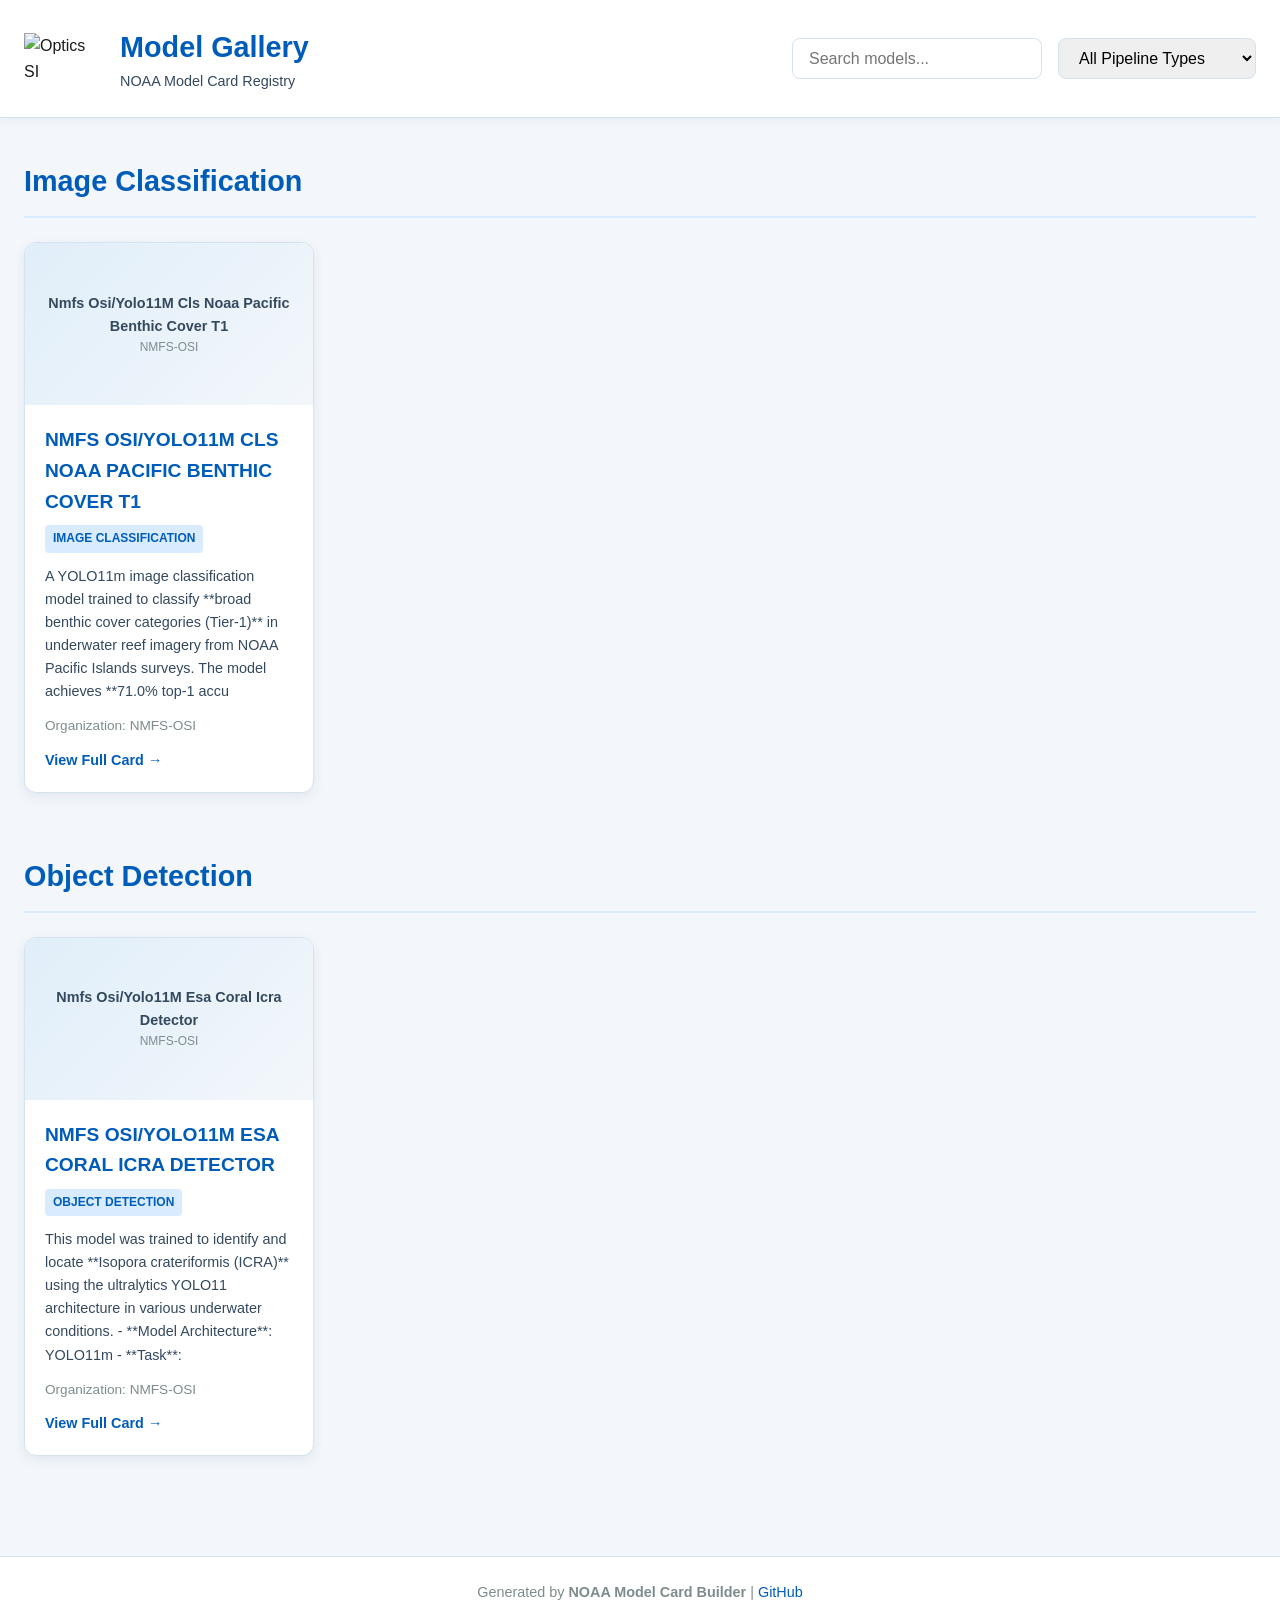
==== gallery/index.html @ 16582fb8 "Merge 6b388e2e8e0620273c3b79bb5e24df9586a80b1c into 9db6c19aaa0b97d6f2f1386e292dfe12a6f84d84" ====
<!DOCTYPE html>
<html lang="en">
<head>
    <meta charset="UTF-8">
    <meta name="viewport" content="width=device-width, initial-scale=1.0">
    <title>NOAA Model Gallery</title>
    <style>
        * {
            margin: 0;
            padding: 0;
            box-sizing: border-box;
        }

        body {
            font-family: Arial, Helvetica, sans-serif;
            background: #f3f7fb;
            color: #1a1a1a;
            line-height: 1.6;
        }

        .page {
            max-width: 1400px;
            margin: 0 auto;
            padding: 0;
        }

        header {
            background: white;
            border-bottom: 1px solid #d5e2ef;
            padding: 24px;
            position: sticky;
            top: 0;
            z-index: 100;
            box-shadow: 0 2px 8px rgba(0, 56, 101, 0.06);
        }

        .header-content {
            max-width: 1400px;
            margin: 0 auto;
            display: flex;
            align-items: center;
            justify-content: space-between;
            gap: 24px;
            flex-wrap: wrap;
        }

        .header-title {
            display: flex;
            align-items: center;
            gap: 16px;
            flex: 0 1 auto;
        }

        .logo {
            max-width: 80px;
            height: auto;
        }

        .header-text h1 {
            font-size: 1.8rem;
            color: #005cb9;
            margin: 0;
        }

        .header-text p {
            color: #34495e;
            font-size: 0.9rem;
            margin: 0;
        }

        .controls {
            display: flex;
            gap: 16px;
            flex: 0 1 auto;
            flex-wrap: wrap;
        }

        .search-input, .pipeline-select {
            padding: 10px 16px;
            border: 1px solid #d5e2ef;
            border-radius: 8px;
            font-size: 1rem;
            font-family: Arial, Helvetica, sans-serif;
        }

        .search-input {
            min-width: 250px;
            flex: 1;
        }

        .search-input:focus, .pipeline-select:focus {
            outline: none;
            border-color: #005cb9;
            box-shadow: 0 0 0 3px rgba(0, 92, 185, 0.1);
        }

        .pipeline-select {
            min-width: 180px;
        }

        main {
            padding: 40px 24px;
        }

        .pipeline-section {
            margin-bottom: 60px;
        }

        .pipeline-section h2 {
            font-size: 1.8rem;
            color: #005cb9;
            margin-bottom: 24px;
            padding-bottom: 12px;
            border-bottom: 2px solid #d9ecff;
        }

        .card-grid {
            display: grid;
            grid-template-columns: repeat(auto-fill, minmax(280px, 1fr));
            gap: 24px;
        }

        .model-card {
            background: white;
            border: 1px solid #d5e2ef;
            border-radius: 12px;
            overflow: hidden;
            box-shadow: 0 4px 12px rgba(0, 56, 101, 0.08);
            transition: all 0.3s ease;
            display: flex;
            flex-direction: column;
            height: 100%;
            position: relative;
            cursor: pointer;
        }

        .model-card:hover {
            transform: translateY(-4px);
            box-shadow: 0 12px 28px rgba(0, 56, 101, 0.12);
            border-color: #005cb9;
        }

        .card-thumbnail {
            width: 100%;
            aspect-ratio: 16 / 9;
            background: linear-gradient(135deg, #e0eef9 0%, #f3f7fb 100%);
            display: flex;
            align-items: center;
            justify-content: center;
            color: #34495e;
            font-size: 0.9rem;
            text-align: center;
            padding: 16px;
            overflow: hidden;
        }

        .card-thumbnail img {
            width: 100%;
            height: 100%;
            object-fit: cover;
        }

        .card-content {
            padding: 20px;
            display: flex;
            flex-direction: column;
            flex: 1;
        }

        .card-content h3 {
            margin: 0 0 8px;
            font-size: 1.2rem;
            color: #005cb9;
            word-break: break-word;
            text-transform: uppercase;
        }

        .pipeline-badge {
            display: inline-block;
            margin-bottom: 12px;
            padding: 4px 8px;
            background: #d9ecff;
            color: #005cb9;
            border-radius: 4px;
            font-size: 0.75rem;
            font-weight: 600;
            text-transform: uppercase;
            width: fit-content;
        }

        .card-description {
            margin: 0 0 12px;
            color: #34495e;
            font-size: 0.9rem;
            flex: 1;
        }

        .card-org {
            color: #7f8c8d;
            font-size: 0.85rem;
            margin-bottom: 12px;
        }

        .card-link {
            color: #005cb9;
            text-decoration: none;
            font-weight: 600;
            font-size: 0.9rem;
            transition: color 0.3s ease;
        }

        .card-link::after {
            content: '';
            position: absolute;
            inset: 0;
            z-index: 1;
        }

        .card-link:hover {
            color: #003d84;
        }

        .hidden {
            display: none !important;
        }

        .no-results {
            text-align: center;
            padding: 60px 24px;
            color: #34495e;
        }

        .no-results p {
            font-size: 1.1rem;
            margin: 16px 0;
        }

        footer {
            text-align: center;
            padding: 24px;
            border-top: 1px solid #d5e2ef;
            color: #7f8c8d;
            font-size: 0.9rem;
            background: white;
        }

        footer a {
            color: #005cb9;
            text-decoration: none;
        }

        footer a:hover {
            text-decoration: underline;
        }

        .skip-link {
            position: absolute;
            top: -100px;
            left: 0;
            background: #005cb9;
            color: white;
            padding: 12px 24px;
            z-index: 1000;
            text-decoration: none;
            font-weight: bold;
            border-bottom-right-radius: 8px;
            transition: top 0.2s ease;
        }

        .skip-link:focus {
            top: 0;
        }

        .model-card:focus-within {
            transform: translateY(-4px);
            box-shadow: 0 12px 28px rgba(0, 56, 101, 0.12);
            border-color: #005cb9;
            outline: 2px solid #005cb9;
            outline-offset: 2px;
        }

        @media (max-width: 768px) {
            .card-grid {
                grid-template-columns: repeat(auto-fill, minmax(220px, 1fr));
                gap: 16px;
            }

            .header-content {
                flex-direction: column;
                align-items: flex-start;
            }

            .controls {
                width: 100%;
                flex-direction: column;
            }

            .search-input, .pipeline-select {
                width: 100%;
            }

            .header-text h1 {
                font-size: 1.5rem;
            }

            main {
                padding: 24px 16px;
            }

            .pipeline-section h2 {
                font-size: 1.5rem;
            }
        }

        @media (max-width: 480px) {
            .card-grid {
                grid-template-columns: 1fr;
                gap: 12px;
            }

            .header-text h1 {
                font-size: 1.3rem;
            }

            .card-content {
                padding: 16px;
            }

            main {
                padding: 16px 12px;
            }
        }
    </style>
</head>
<body>
    <a href="#main-content" class="skip-link">Skip to content</a>
    <div class="page">
        <header>
            <div class="header-content">
                <div class="header-title">
                    <img src="assets/optics_si_logo_v1.png" alt="Optics SI" class="logo">
                    <div class="header-text">
                        <h1>Model Gallery</h1>
                        <p>NOAA Model Card Registry</p>
                    </div>
                </div>
                <div class="controls">
                    <input type="text" id="search" class="search-input" placeholder="Search models..." aria-label="Search models">
                    <select id="pipeline-filter" class="pipeline-select" aria-label="Filter by pipeline type">
                        <option value="">All Pipeline Types</option>
                        <option value="image-classification">Image Classification</option>
                        <option value="object-detection">Object Detection</option>
                    </select>
                </div>
            </div>
        </header>

        <main id="main-content">
            
        <section class="pipeline-section" data-pipeline="image-classification">
            <h2>Image Classification</h2>
            <div class="card-grid">
                <div class="model-card" data-model-id="NMFS-OSI/yolo11m-cls-noaa-pacific-benthic-cover-t1" data-pipeline="image-classification" data-searchable="Nmfs Osi/Yolo11M Cls Noaa Pacific Benthic Cover T1 A YOLO11m image classification model trained to classify **broad benthic cover categories (Tier-1)** in underwater reef imagery from NOAA Pacific Islands surveys. The model achieves **71.0% top-1 accu NMFS-OSI">
                <div class="card-thumbnail">
                    <div style="display: flex; flex-direction: column; justify-content: center; text-align: center; height: 100%;"><strong>Nmfs Osi/Yolo11M Cls Noaa Pacific Benthic Cover T1</strong><small style="color: #7f8c8d;">NMFS-OSI</small></div>
                </div>
                <div class="card-content">
                    <h3>Nmfs Osi/Yolo11M Cls Noaa Pacific Benthic Cover T1</h3>
                    <span class="pipeline-badge">Image Classification</span>
                    <p class="card-description">A YOLO11m image classification model trained to classify **broad benthic cover categories (Tier-1)** in underwater reef imagery from NOAA Pacific Islands surveys. The model achieves **71.0% top-1 accu</p>
                    <p class="card-org">Organization: NMFS-OSI</p>
                    <a href="cards/NMFS-OSI/yolo11m-cls-noaa-pacific-benthic-cover-t1.html" class="card-link" aria-label="View full card for Nmfs Osi/Yolo11M Cls Noaa Pacific Benthic Cover T1">View Full Card →</a>
                </div>
            </div>
            </div>
        </section>
        
        <section class="pipeline-section" data-pipeline="object-detection">
            <h2>Object Detection</h2>
            <div class="card-grid">
                <div class="model-card" data-model-id="NMFS-OSI/yolo11m-esa-coral-icra-detector" data-pipeline="object-detection" data-searchable="Nmfs Osi/Yolo11M Esa Coral Icra Detector This model was trained to identify and locate **Isopora crateriformis (ICRA)** using the ultralytics YOLO11 architecture in various underwater conditions. - **Model Architecture**: YOLO11m - **Task**: NMFS-OSI">
                <div class="card-thumbnail">
                    <div style="display: flex; flex-direction: column; justify-content: center; text-align: center; height: 100%;"><strong>Nmfs Osi/Yolo11M Esa Coral Icra Detector</strong><small style="color: #7f8c8d;">NMFS-OSI</small></div>
                </div>
                <div class="card-content">
                    <h3>Nmfs Osi/Yolo11M Esa Coral Icra Detector</h3>
                    <span class="pipeline-badge">Object Detection</span>
                    <p class="card-description">This model was trained to identify and locate **Isopora crateriformis (ICRA)** using the ultralytics YOLO11 architecture in various underwater conditions. - **Model Architecture**: YOLO11m - **Task**:</p>
                    <p class="card-org">Organization: NMFS-OSI</p>
                    <a href="cards/NMFS-OSI/yolo11m-esa-coral-icra-detector.html" class="card-link" aria-label="View full card for Nmfs Osi/Yolo11M Esa Coral Icra Detector">View Full Card →</a>
                </div>
            </div>
            </div>
        </section>
        
        </main>

        <footer>
            Generated by <strong>NOAA Model Card Builder</strong> | 
            <a href="https://github.com/MichaelAkridge-NOAA/model-card-builder">GitHub</a>
        </footer>
    </div>

    <script>
        (function() {
            const cards = document.querySelectorAll('.model-card');
            const sections = document.querySelectorAll('.pipeline-section');
            const searchInput = document.getElementById('search');
            const pipelineFilter = document.getElementById('pipeline-filter');
            const gallery = document.getElementById('main-content');

            function filterCards() {
                const query = searchInput.value.toLowerCase().trim();
                const selectedPipeline = pipelineFilter.value;
                let visibleSections = 0;
                let totalVisibleCards = 0;

                sections.forEach(section => {
                    const sectionPipeline = section.dataset.pipeline;
                    let visibleCardsInSection = 0;

                    const sectionCards = section.querySelectorAll('.model-card');
                    sectionCards.forEach(card => {
                        const searchable = card.dataset.searchable.toLowerCase();
                        const cardPipeline = card.dataset.pipeline;

                        const matchesSearch = query === '' || searchable.includes(query);
                        const matchesPipeline = selectedPipeline === '' || cardPipeline === selectedPipeline;
                        const shouldShow = matchesSearch && matchesPipeline;

                        card.classList.toggle('hidden', !shouldShow);
                        if (shouldShow) {
                            visibleCardsInSection++;
                            totalVisibleCards++;
                        }
                    });

                    const pipelineMatches = selectedPipeline === '' || sectionPipeline === selectedPipeline;
                    const shouldShowSection = visibleCardsInSection > 0 && pipelineMatches;
                    section.classList.toggle('hidden', !shouldShowSection);
                    if (shouldShowSection) {
                        visibleSections++;
                    }
                });

                // Show "no results" message if needed
                if (totalVisibleCards === 0 && (query !== '' || selectedPipeline !== '')) {
                    showNoResults();
                } else {
                    hideNoResults();
                }
            }

            function showNoResults() {
                if (document.getElementById('no-results')) return;
                const noResults = document.createElement('div');
                noResults.id = 'no-results';
                noResults.className = 'no-results';
                noResults.innerHTML = '<p>😕 No models match your search</p><p>Try adjusting your filters or search terms.</p>';
                gallery.appendChild(noResults);
            }

            function hideNoResults() {
                const noResults = document.getElementById('no-results');
                if (noResults) {
                    noResults.remove();
                }
            }

            searchInput.addEventListener('keyup', filterCards);
            searchInput.addEventListener('change', filterCards);
            pipelineFilter.addEventListener('change', filterCards);

            // Initial render
            filterCards();
        })();
    </script>
</body>
</html>
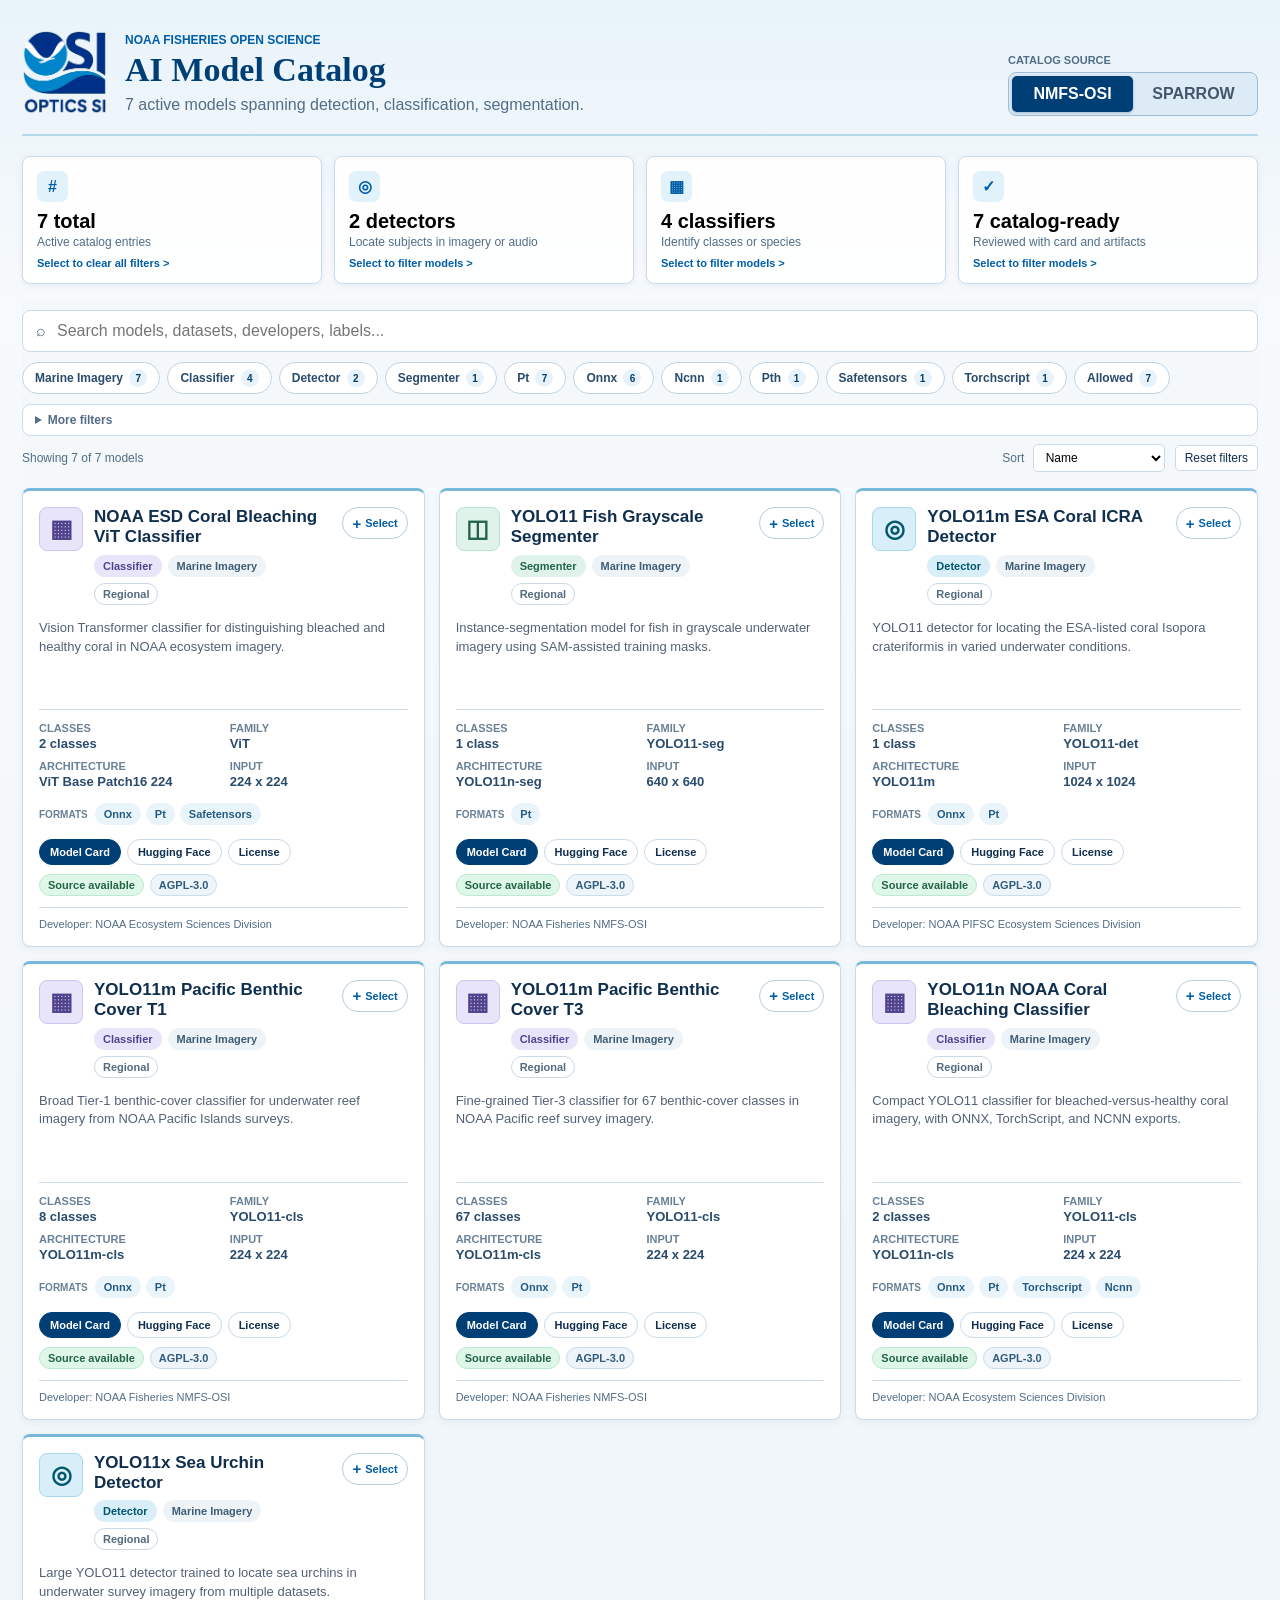
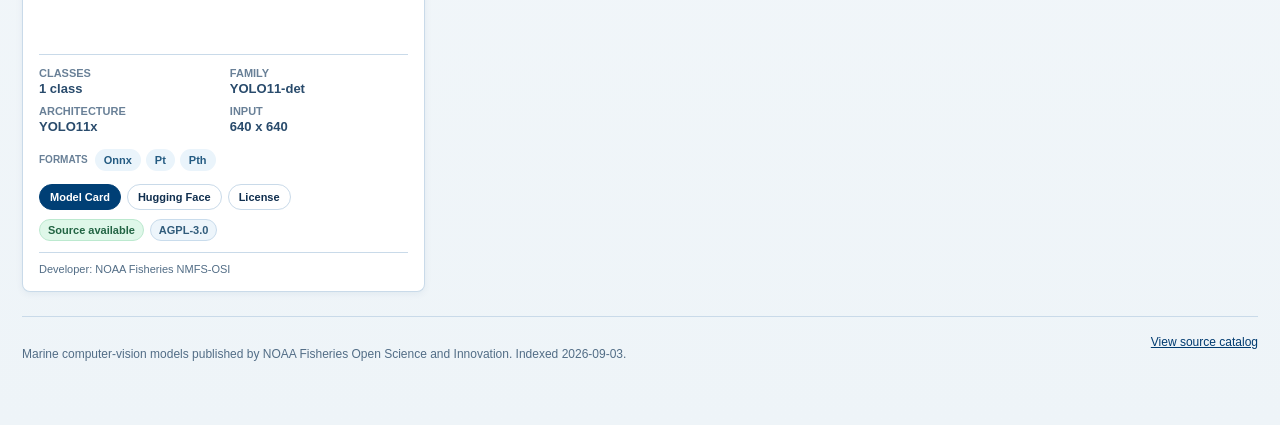
==== commit ef2f485c: "model gallery improvements" ====
--- a/gallery/index.html
+++ b/gallery/index.html
@@ -1,479 +1,95 @@
 <!DOCTYPE html>
 <html lang="en">
 <head>
-    <meta charset="UTF-8">
-    <meta name="viewport" content="width=device-width, initial-scale=1.0">
-    <title>NOAA Model Gallery</title>
-    <style>
-        * {
-            margin: 0;
-            padding: 0;
-            box-sizing: border-box;
-        }
-
-        body {
-            font-family: Arial, Helvetica, sans-serif;
-            background: #f3f7fb;
-            color: #1a1a1a;
-            line-height: 1.6;
-        }
-
-        .page {
-            max-width: 1400px;
-            margin: 0 auto;
-            padding: 0;
-        }
-
-        header {
-            background: white;
-            border-bottom: 1px solid #d5e2ef;
-            padding: 24px;
-            position: sticky;
-            top: 0;
-            z-index: 100;
-            box-shadow: 0 2px 8px rgba(0, 56, 101, 0.06);
-        }
-
-        .header-content {
-            max-width: 1400px;
-            margin: 0 auto;
-            display: flex;
-            align-items: center;
-            justify-content: space-between;
-            gap: 24px;
-            flex-wrap: wrap;
-        }
-
-        .header-title {
-            display: flex;
-            align-items: center;
-            gap: 16px;
-            flex: 0 1 auto;
-        }
-
-        .logo {
-            max-width: 80px;
-            height: auto;
-        }
-
-        .header-text h1 {
-            font-size: 1.8rem;
-            color: #005cb9;
-            margin: 0;
-        }
-
-        .header-text p {
-            color: #34495e;
-            font-size: 0.9rem;
-            margin: 0;
-        }
-
-        .controls {
-            display: flex;
-            gap: 16px;
-            flex: 0 1 auto;
-            flex-wrap: wrap;
-        }
-
-        .search-input, .pipeline-select {
-            padding: 10px 16px;
-            border: 1px solid #d5e2ef;
-            border-radius: 8px;
-            font-size: 1rem;
-            font-family: Arial, Helvetica, sans-serif;
-        }
-
-        .search-input {
-            min-width: 250px;
-            flex: 1;
-        }
-
-        .search-input:focus, .pipeline-select:focus {
-            outline: none;
-            border-color: #005cb9;
-            box-shadow: 0 0 0 3px rgba(0, 92, 185, 0.1);
-        }
-
-        .pipeline-select {
-            min-width: 180px;
-        }
-
-        main {
-            padding: 40px 24px;
-        }
-
-        .pipeline-section {
-            margin-bottom: 60px;
-        }
-
-        .pipeline-section h2 {
-            font-size: 1.8rem;
-            color: #005cb9;
-            margin-bottom: 24px;
-            padding-bottom: 12px;
-            border-bottom: 2px solid #d9ecff;
-        }
-
-        .card-grid {
-            display: grid;
-            grid-template-columns: repeat(auto-fill, minmax(280px, 1fr));
-            gap: 24px;
-        }
-
-        .model-card {
-            background: white;
-            border: 1px solid #d5e2ef;
-            border-radius: 12px;
-            overflow: hidden;
-            box-shadow: 0 4px 12px rgba(0, 56, 101, 0.08);
-            transition: all 0.3s ease;
-            display: flex;
-            flex-direction: column;
-            height: 100%;
-            position: relative;
-            cursor: pointer;
-        }
-
-        .model-card:hover {
-            transform: translateY(-4px);
-            box-shadow: 0 12px 28px rgba(0, 56, 101, 0.12);
-            border-color: #005cb9;
-        }
-
-        .card-thumbnail {
-            width: 100%;
-            aspect-ratio: 16 / 9;
-            background: linear-gradient(135deg, #e0eef9 0%, #f3f7fb 100%);
-            display: flex;
-            align-items: center;
-            justify-content: center;
-            color: #34495e;
-            font-size: 0.9rem;
-            text-align: center;
-            padding: 16px;
-            overflow: hidden;
-        }
-
-        .card-thumbnail img {
-            width: 100%;
-            height: 100%;
-            object-fit: cover;
-        }
-
-        .card-content {
-            padding: 20px;
-            display: flex;
-            flex-direction: column;
-            flex: 1;
-        }
-
-        .card-content h3 {
-            margin: 0 0 8px;
-            font-size: 1.2rem;
-            color: #005cb9;
-            word-break: break-word;
-            text-transform: uppercase;
-        }
-
-        .pipeline-badge {
-            display: inline-block;
-            margin-bottom: 12px;
-            padding: 4px 8px;
-            background: #d9ecff;
-            color: #005cb9;
-            border-radius: 4px;
-            font-size: 0.75rem;
-            font-weight: 600;
-            text-transform: uppercase;
-            width: fit-content;
-        }
-
-        .card-description {
-            margin: 0 0 12px;
-            color: #34495e;
-            font-size: 0.9rem;
-            flex: 1;
-        }
-
-        .card-org {
-            color: #7f8c8d;
-            font-size: 0.85rem;
-            margin-bottom: 12px;
-        }
-
-        .card-link {
-            color: #005cb9;
-            text-decoration: none;
-            font-weight: 600;
-            font-size: 0.9rem;
-            transition: color 0.3s ease;
-        }
-
-        .card-link::after {
-            content: '';
-            position: absolute;
-            inset: 0;
-            z-index: 1;
-        }
-
-        .card-link:hover {
-            color: #003d84;
-        }
-
-        .hidden {
-            display: none !important;
-        }
-
-        .no-results {
-            text-align: center;
-            padding: 60px 24px;
-            color: #34495e;
-        }
-
-        .no-results p {
-            font-size: 1.1rem;
-            margin: 16px 0;
-        }
-
-        footer {
-            text-align: center;
-            padding: 24px;
-            border-top: 1px solid #d5e2ef;
-            color: #7f8c8d;
-            font-size: 0.9rem;
-            background: white;
-        }
-
-        footer a {
-            color: #005cb9;
-            text-decoration: none;
-        }
-
-        footer a:hover {
-            text-decoration: underline;
-        }
-
-        .skip-link {
-            position: absolute;
-            top: -100px;
-            left: 0;
-            background: #005cb9;
-            color: white;
-            padding: 12px 24px;
-            z-index: 1000;
-            text-decoration: none;
-            font-weight: bold;
-            border-bottom-right-radius: 8px;
-            transition: top 0.2s ease;
-        }
-
-        .skip-link:focus {
-            top: 0;
-        }
-
-        .model-card:focus-within {
-            transform: translateY(-4px);
-            box-shadow: 0 12px 28px rgba(0, 56, 101, 0.12);
-            border-color: #005cb9;
-            outline: 2px solid #005cb9;
-            outline-offset: 2px;
-        }
-
-        @media (max-width: 768px) {
-            .card-grid {
-                grid-template-columns: repeat(auto-fill, minmax(220px, 1fr));
-                gap: 16px;
-            }
-
-            .header-content {
-                flex-direction: column;
-                align-items: flex-start;
-            }
-
-            .controls {
-                width: 100%;
-                flex-direction: column;
-            }
-
-            .search-input, .pipeline-select {
-                width: 100%;
-            }
-
-            .header-text h1 {
-                font-size: 1.5rem;
-            }
-
-            main {
-                padding: 24px 16px;
-            }
-
-            .pipeline-section h2 {
-                font-size: 1.5rem;
-            }
-        }
-
-        @media (max-width: 480px) {
-            .card-grid {
-                grid-template-columns: 1fr;
-                gap: 12px;
-            }
-
-            .header-text h1 {
-                font-size: 1.3rem;
-            }
-
-            .card-content {
-                padding: 16px;
-            }
-
-            main {
-                padding: 16px 12px;
-            }
-        }
-    </style>
+  <meta charset="UTF-8">
+  <meta name="viewport" content="width=device-width, initial-scale=1.0">
+  <meta name="description" content="Browse NMFS-OSI and SPARROW conservation AI models">
+  <title>Conservation AI Model Catalog</title>
+  <link rel="stylesheet" href="catalog.css">
 </head>
 <body>
-    <a href="#main-content" class="skip-link">Skip to content</a>
-    <div class="page">
-        <header>
-            <div class="header-content">
-                <div class="header-title">
-                    <img src="assets/optics_si_logo_v1.png" alt="Optics SI" class="logo">
-                    <div class="header-text">
-                        <h1>Model Gallery</h1>
-                        <p>NOAA Model Card Registry</p>
-                    </div>
-                </div>
-                <div class="controls">
-                    <input type="text" id="search" class="search-input" placeholder="Search models..." aria-label="Search models">
-                    <select id="pipeline-filter" class="pipeline-select" aria-label="Filter by pipeline type">
-                        <option value="">All Pipeline Types</option>
-                        <option value="image-classification">Image Classification</option>
-                        <option value="object-detection">Object Detection</option>
-                    </select>
-                </div>
-            </div>
-        </header>
+  <a class="skip-link" href="#catalog-grid">Skip to models</a>
+  <main class="shell">
+    <header class="catalog-header">
+      <div class="brand-lockup">
+        <img class="optics-logo" src="[data-uri]" alt="Optics SI">
+        <div>
+          <p class="eyebrow">NOAA Fisheries Open Science</p>
+          <h1>AI Model Catalog</h1>
+          <p id="inventory-copy" class="inventory-copy"></p>
+        </div>
+      </div>
+      <div class="source-picker">
+        <p class="source-picker-label">Catalog source</p>
+        <div class="source-switch" role="tablist" aria-label="Catalog source">
+          <button id="source-nmfs-osi" role="tab" data-source="nmfs-osi">NMFS-OSI</button>
+          <button id="source-sparrow" role="tab" data-source="sparrow">SPARROW</button>
+        </div>
+      </div>
+    </header>
 
-        <main id="main-content">
-            
-        <section class="pipeline-section" data-pipeline="image-classification">
-            <h2>Image Classification</h2>
-            <div class="card-grid">
-                <div class="model-card" data-model-id="NMFS-OSI/yolo11m-cls-noaa-pacific-benthic-cover-t1" data-pipeline="image-classification" data-searchable="Nmfs Osi/Yolo11M Cls Noaa Pacific Benthic Cover T1 A YOLO11m image classification model trained to classify **broad benthic cover categories (Tier-1)** in underwater reef imagery from NOAA Pacific Islands surveys. The model achieves **71.0% top-1 accu NMFS-OSI">
-                <div class="card-thumbnail">
-                    <div style="display: flex; flex-direction: column; justify-content: center; text-align: center; height: 100%;"><strong>Nmfs Osi/Yolo11M Cls Noaa Pacific Benthic Cover T1</strong><small style="color: #7f8c8d;">NMFS-OSI</small></div>
-                </div>
-                <div class="card-content">
-                    <h3>Nmfs Osi/Yolo11M Cls Noaa Pacific Benthic Cover T1</h3>
-                    <span class="pipeline-badge">Image Classification</span>
-                    <p class="card-description">A YOLO11m image classification model trained to classify **broad benthic cover categories (Tier-1)** in underwater reef imagery from NOAA Pacific Islands surveys. The model achieves **71.0% top-1 accu</p>
-                    <p class="card-org">Organization: NMFS-OSI</p>
-                    <a href="cards/NMFS-OSI/yolo11m-cls-noaa-pacific-benthic-cover-t1.html" class="card-link" aria-label="View full card for Nmfs Osi/Yolo11M Cls Noaa Pacific Benthic Cover T1">View Full Card →</a>
-                </div>
-            </div>
-            </div>
-        </section>
-        
-        <section class="pipeline-section" data-pipeline="object-detection">
-            <h2>Object Detection</h2>
-            <div class="card-grid">
-                <div class="model-card" data-model-id="NMFS-OSI/yolo11m-esa-coral-icra-detector" data-pipeline="object-detection" data-searchable="Nmfs Osi/Yolo11M Esa Coral Icra Detector This model was trained to identify and locate **Isopora crateriformis (ICRA)** using the ultralytics YOLO11 architecture in various underwater conditions. - **Model Architecture**: YOLO11m - **Task**: NMFS-OSI">
-                <div class="card-thumbnail">
-                    <div style="display: flex; flex-direction: column; justify-content: center; text-align: center; height: 100%;"><strong>Nmfs Osi/Yolo11M Esa Coral Icra Detector</strong><small style="color: #7f8c8d;">NMFS-OSI</small></div>
-                </div>
-                <div class="card-content">
-                    <h3>Nmfs Osi/Yolo11M Esa Coral Icra Detector</h3>
-                    <span class="pipeline-badge">Object Detection</span>
-                    <p class="card-description">This model was trained to identify and locate **Isopora crateriformis (ICRA)** using the ultralytics YOLO11 architecture in various underwater conditions. - **Model Architecture**: YOLO11m - **Task**:</p>
-                    <p class="card-org">Organization: NMFS-OSI</p>
-                    <a href="cards/NMFS-OSI/yolo11m-esa-coral-icra-detector.html" class="card-link" aria-label="View full card for Nmfs Osi/Yolo11M Esa Coral Icra Detector">View Full Card →</a>
-                </div>
-            </div>
-            </div>
-        </section>
-        
-        </main>
+    <aside id="source-about" class="source-about" aria-labelledby="source-about-title" hidden>
+      <div class="source-about-mark" aria-hidden="true">S</div>
+      <div class="source-about-copy">
+        <p class="eyebrow">External model catalog</p>
+        <h2 id="source-about-title"></h2>
+        <p id="source-about-text"></p>
+      </div>
+      <a id="source-project-link" class="action primary" target="_blank" rel="noopener noreferrer">Visit SPARROW on GitHub</a>
+    </aside>
 
-        <footer>
-            Generated by <strong>NOAA Model Card Builder</strong> | 
-            <a href="https://github.com/MichaelAkridge-NOAA/model-card-builder">GitHub</a>
-        </footer>
+    <section aria-label="Catalog totals" id="stat-grid" class="stat-grid"></section>
+
+    <section class="catalog-tools" aria-label="Find models">
+      <label class="search-wrap">
+        <span aria-hidden="true">⌕</span>
+        <span class="sr-only">Search models</span>
+        <input id="catalog-search" type="search" placeholder="Search models, datasets, developers, labels...">
+      </label>
+      <div id="quick-filters" class="chip-row" aria-label="Quick filters"></div>
+      <details id="more-filters" class="more-filters">
+        <summary>More filters</summary>
+        <div id="facet-groups" class="facet-groups"></div>
+      </details>
+      <div class="result-toolbar">
+        <p id="result-count" aria-live="polite"></p>
+        <div class="toolbar-actions">
+          <label>Sort
+            <select id="sort-models">
+              <option value="name">Name</option>
+              <option value="task">Task</option>
+              <option value="updated">Recently updated</option>
+            </select>
+          </label>
+          <button id="reset-filters" class="quiet-button" type="button">Reset filters</button>
+        </div>
+      </div>
+    </section>
+
+    <section id="selected-model" class="selected-model" aria-live="polite" hidden></section>
+
+    <section id="catalog-grid" class="catalog-grid" aria-label="Models"></section>
+    <div id="empty-state" class="empty-state" hidden>
+      <h2>No matching models</h2>
+      <p>Change the search or clear one of the active filters.</p>
     </div>
 
-    <script>
-        (function() {
-            const cards = document.querySelectorAll('.model-card');
-            const sections = document.querySelectorAll('.pipeline-section');
-            const searchInput = document.getElementById('search');
-            const pipelineFilter = document.getElementById('pipeline-filter');
-            const gallery = document.getElementById('main-content');
+    <footer>
+      <p id="source-note"></p>
+      <a id="source-link" target="_blank" rel="noopener noreferrer">View source catalog</a>
+    </footer>
+  </main>
 
-            function filterCards() {
-                const query = searchInput.value.toLowerCase().trim();
-                const selectedPipeline = pipelineFilter.value;
-                let visibleSections = 0;
-                let totalVisibleCards = 0;
+  <dialog id="license-dialog">
+    <form method="dialog">
+      <button class="dialog-close" aria-label="Close">×</button>
+      <p class="eyebrow">License details</p>
+      <h2 id="license-title"></h2>
+      <dl id="license-content"></dl>
+    </form>
+  </dialog>
 
-                sections.forEach(section => {
-                    const sectionPipeline = section.dataset.pipeline;
-                    let visibleCardsInSection = 0;
-
-                    const sectionCards = section.querySelectorAll('.model-card');
-                    sectionCards.forEach(card => {
-                        const searchable = card.dataset.searchable.toLowerCase();
-                        const cardPipeline = card.dataset.pipeline;
-
-                        const matchesSearch = query === '' || searchable.includes(query);
-                        const matchesPipeline = selectedPipeline === '' || cardPipeline === selectedPipeline;
-                        const shouldShow = matchesSearch && matchesPipeline;
-
-                        card.classList.toggle('hidden', !shouldShow);
-                        if (shouldShow) {
-                            visibleCardsInSection++;
-                            totalVisibleCards++;
-                        }
-                    });
-
-                    const pipelineMatches = selectedPipeline === '' || sectionPipeline === selectedPipeline;
-                    const shouldShowSection = visibleCardsInSection > 0 && pipelineMatches;
-                    section.classList.toggle('hidden', !shouldShowSection);
-                    if (shouldShowSection) {
-                        visibleSections++;
-                    }
-                });
-
-                // Show "no results" message if needed
-                if (totalVisibleCards === 0 && (query !== '' || selectedPipeline !== '')) {
-                    showNoResults();
-                } else {
-                    hideNoResults();
-                }
-            }
-
-            function showNoResults() {
-                if (document.getElementById('no-results')) return;
-                const noResults = document.createElement('div');
-                noResults.id = 'no-results';
-                noResults.className = 'no-results';
-                noResults.innerHTML = '<p>😕 No models match your search</p><p>Try adjusting your filters or search terms.</p>';
-                gallery.appendChild(noResults);
-            }
-
-            function hideNoResults() {
-                const noResults = document.getElementById('no-results');
-                if (noResults) {
-                    noResults.remove();
-                }
-            }
-
-            searchInput.addEventListener('keyup', filterCards);
-            searchInput.addEventListener('change', filterCards);
-            pipelineFilter.addEventListener('change', filterCards);
-
-            // Initial render
-            filterCards();
-        })();
-    </script>
+  <script id="catalog-data" type="application/json">{"schema_version":"1.0","default_source":"nmfs-osi","sources":{"nmfs-osi":{"id":"nmfs-osi","name":"NMFS-OSI","description":"Marine computer-vision models published by NOAA Fisheries Open Science and Innovation.","about_title":"","about":"","project_url":"","source_url":"https://huggingface.co/NMFS-OSI/models","freshness":"Indexed 2026-09-03","ready_label":"catalog-ready","totals":{"total":7,"detectors":2,"classifiers":4,"segmenters":1,"encoders":0,"cascades":0,"ready":7},"models":[{"catalog_id":"nmfs-osi:NMFS-OSI/noaa-esd-coral-bleaching-vit-classifier-v1","source_id":"nmfs-osi","id":"NMFS-OSI/noaa-esd-coral-bleaching-vit-classifier-v1","display_name":"NOAA ESD Coral Bleaching ViT Classifier","description":"Vision Transformer classifier for distinguishing bleached and healthy coral in NOAA ecosystem imagery.","status":"active","domain":"marine_imagery","task":"classifier","formats":["onnx","pt","safetensors"],"family":["ViT"],"geo_scope":"regional","geo_regions":["pacific"],"developer":"NOAA Ecosystem Sciences Division","owner":"","license":"AGPL-3.0","commercial_use":"allowed","commercial_use_reason":"The curated catalog explicitly records this commercial-use status.","dataset_license":"unknown","reference":"","card_url":"cards/NMFS-OSI/noaa-esd-coral-bleaching-vit-classifier-v1.html","source_url":"https://huggingface.co/NMFS-OSI/noaa-esd-coral-bleaching-vit-classifier-v1","reviewed":true,"catalog_ready":true,"class_count":2,"labels":[],"datasets":["akridge/NOAA-ESD-CORAL-Bleaching-Dataset"],"artifacts":["model.safetensors","noaa-esd-coral-bleaching-vit-classifier-v1.onnx","noaa-esd-coral-bleaching-vit-classifier-v1.pt"],"tags":["coral","coral-bleaching","transformers"],"flavor":"","ai4g_relationship":"","alias":[],"architecture":"ViT Base Patch16 224","input_size":"224 x 224","source_revision":"678da240bd46d5a00d5d0f26cd5e4e129685ca71","last_modified":"2025-02-26T17:26:08Z","thumbnail_url":"https://huggingface.co/NMFS-OSI/noaa-esd-coral-bleaching-vit-classifier-v1/resolve/main/00_example.png","default_onnx":false},{"catalog_id":"nmfs-osi:NMFS-OSI/yolo11n-cls-noaa-esd-coral-bleaching","source_id":"nmfs-osi","id":"NMFS-OSI/yolo11n-cls-noaa-esd-coral-bleaching","display_name":"YOLO11n NOAA Coral Bleaching Classifier","description":"Compact YOLO11 classifier for bleached-versus-healthy coral imagery, with ONNX, TorchScript, and NCNN exports.","status":"active","domain":"marine_imagery","task":"classifier","formats":["onnx","pt","torchscript","ncnn"],"family":["YOLO11-cls"],"geo_scope":"regional","geo_regions":["pacific"],"developer":"NOAA Ecosystem Sciences Division","owner":"","license":"AGPL-3.0","commercial_use":"allowed","commercial_use_reason":"The curated catalog explicitly records this commercial-use status.","dataset_license":"unknown","reference":"","card_url":"cards/NMFS-OSI/yolo11n-cls-noaa-esd-coral-bleaching.html","source_url":"https://huggingface.co/NMFS-OSI/yolo11n-cls-noaa-esd-coral-bleaching","reviewed":true,"catalog_ready":true,"class_count":2,"labels":[],"datasets":["akridge/NOAA-ESD-CORAL-Bleaching-Dataset"],"artifacts":[],"tags":["coral","coral-bleaching","ultralytics"],"flavor":"","ai4g_relationship":"","alias":[],"architecture":"YOLO11n-cls","input_size":"224 x 224","source_revision":"56a5d866f49def36c12f2f0b8af9b7af63968de0","last_modified":"2026-07-08T01:58:03Z","thumbnail_url":"https://huggingface.co/NMFS-OSI/yolo11n-cls-noaa-esd-coral-bleaching/resolve/main/01_predictions_vs_ground_truth.png","default_onnx":false},{"catalog_id":"nmfs-osi:NMFS-OSI/yolo11m-cls-noaa-pacific-benthic-cover-t1","source_id":"nmfs-osi","id":"NMFS-OSI/yolo11m-cls-noaa-pacific-benthic-cover-t1","display_name":"YOLO11m Pacific Benthic Cover T1","description":"Broad Tier-1 benthic-cover classifier for underwater reef imagery from NOAA Pacific Islands surveys.","status":"active","domain":"marine_imagery","task":"classifier","formats":["onnx","pt"],"family":["YOLO11-cls"],"geo_scope":"regional","geo_regions":["pacific"],"developer":"NOAA Fisheries NMFS-OSI","owner":"","license":"AGPL-3.0","commercial_use":"allowed","commercial_use_reason":"The curated catalog explicitly records this commercial-use status.","dataset_license":"unknown","reference":"","card_url":"cards/NMFS-OSI/yolo11m-cls-noaa-pacific-benthic-cover-t1.html","source_url":"https://huggingface.co/NMFS-OSI/yolo11m-cls-noaa-pacific-benthic-cover-t1","reviewed":true,"catalog_ready":true,"class_count":8,"labels":[],"datasets":["NMFS-OSI/noaa-pacific-benthic-cover-t1"],"artifacts":[],"tags":["coral-reef","benthic","ncrmp"],"flavor":"","ai4g_relationship":"","alias":[],"architecture":"YOLO11m-cls","input_size":"224 x 224","source_revision":"05d40bfc3b7219b2bdc1de7446cdc8b9502adf29","last_modified":"2026-04-21T18:33:46Z","thumbnail_url":"https://huggingface.co/NMFS-OSI/yolo11m-cls-noaa-pacific-benthic-cover-t1/resolve/main/t1_radar.png","default_onnx":false},{"catalog_id":"nmfs-osi:NMFS-OSI/yolo11m-cls-noaa-pacific-benthic-cover-t3","source_id":"nmfs-osi","id":"NMFS-OSI/yolo11m-cls-noaa-pacific-benthic-cover-t3","display_name":"YOLO11m Pacific Benthic Cover T3","description":"Fine-grained Tier-3 classifier for 67 benthic-cover classes in NOAA Pacific reef survey imagery.","status":"active","domain":"marine_imagery","task":"classifier","formats":["onnx","pt"],"family":["YOLO11-cls"],"geo_scope":"regional","geo_regions":["pacific"],"developer":"NOAA Fisheries NMFS-OSI","owner":"","license":"AGPL-3.0","commercial_use":"allowed","commercial_use_reason":"The curated catalog explicitly records this commercial-use status.","dataset_license":"unknown","reference":"","card_url":"cards/NMFS-OSI/yolo11m-cls-noaa-pacific-benthic-cover-t3.html","source_url":"https://huggingface.co/NMFS-OSI/yolo11m-cls-noaa-pacific-benthic-cover-t3","reviewed":true,"catalog_ready":true,"class_count":67,"labels":[],"datasets":["NMFS-OSI/noaa-pacific-benthic-cover-t3"],"artifacts":[],"tags":["coral-reef","benthic","fine-grained","ncrmp"],"flavor":"","ai4g_relationship":"","alias":[],"architecture":"YOLO11m-cls","input_size":"224 x 224","source_revision":"77e10ec10d33dfb7f0a9ebabc542b2008bb96637","last_modified":"2026-04-21T18:34:14Z","thumbnail_url":"https://huggingface.co/NMFS-OSI/yolo11m-cls-noaa-pacific-benthic-cover-t3/resolve/main/t3_radar.png","default_onnx":false},{"catalog_id":"nmfs-osi:NMFS-OSI/yolo11m-esa-coral-icra-detector","source_id":"nmfs-osi","id":"NMFS-OSI/yolo11m-esa-coral-icra-detector","display_name":"YOLO11m ESA Coral ICRA Detector","description":"YOLO11 detector for locating the ESA-listed coral Isopora crateriformis in varied underwater conditions.","status":"active","domain":"marine_imagery","task":"detector","formats":["onnx","pt"],"family":["YOLO11-det"],"geo_scope":"regional","geo_regions":["pacific"],"developer":"NOAA PIFSC Ecosystem Sciences Division","owner":"","license":"AGPL-3.0","commercial_use":"allowed","commercial_use_reason":"The curated catalog explicitly records this commercial-use status.","dataset_license":"unknown","reference":"","card_url":"cards/NMFS-OSI/yolo11m-esa-coral-icra-detector.html","source_url":"https://huggingface.co/NMFS-OSI/yolo11m-esa-coral-icra-detector","reviewed":true,"catalog_ready":true,"class_count":1,"labels":["Isopora crateriformis"],"datasets":["NMFS-OSI/NOAA-PIFSC-ESD-ESA-CORAL-ICRA-Dataset"],"artifacts":[],"tags":["coral","icra","ESA"],"flavor":"","ai4g_relationship":"","alias":[],"architecture":"YOLO11m","input_size":"1024 x 1024","source_revision":"b68529fd1014ba0fb29a6408a8dd0e0af6a7d517","last_modified":"2026-05-20T01:35:13Z","thumbnail_url":"https://huggingface.co/NMFS-OSI/yolo11m-esa-coral-icra-detector/resolve/main/example.jpg","default_onnx":false},{"catalog_id":"nmfs-osi:NMFS-OSI/yolo11x-sea-urchin-detector","source_id":"nmfs-osi","id":"NMFS-OSI/yolo11x-sea-urchin-detector","display_name":"YOLO11x Sea Urchin Detector","description":"Large YOLO11 detector trained to locate sea urchins in underwater survey imagery from multiple datasets.","status":"active","domain":"marine_imagery","task":"detector","formats":["onnx","pt","pth"],"family":["YOLO11-det"],"geo_scope":"regional","geo_regions":["north_america"],"developer":"NOAA Fisheries NMFS-OSI","owner":"","license":"AGPL-3.0","commercial_use":"allowed","commercial_use_reason":"The curated catalog explicitly records this commercial-use status.","dataset_license":"unknown","reference":"","card_url":"cards/NMFS-OSI/yolo11x-sea-urchin-detector.html","source_url":"https://huggingface.co/NMFS-OSI/yolo11x-sea-urchin-detector","reviewed":true,"catalog_ready":true,"class_count":1,"labels":["sea urchin"],"datasets":[],"artifacts":[],"tags":["urchin","underwater","ultralytics"],"flavor":"","ai4g_relationship":"","alias":[],"architecture":"YOLO11x","input_size":"640 x 640","source_revision":"d09de05b165278ed27ae2748e40356d449537e2a","last_modified":"2026-05-20T01:35:51Z","thumbnail_url":"https://huggingface.co/NMFS-OSI/yolo11x-sea-urchin-detector/resolve/main/results_h.png","default_onnx":false},{"catalog_id":"nmfs-osi:NMFS-OSI/yolo11-segment-fish-grayscale","source_id":"nmfs-osi","id":"NMFS-OSI/yolo11-segment-fish-grayscale","display_name":"YOLO11 Fish Grayscale Segmenter","description":"Instance-segmentation model for fish in grayscale underwater imagery using SAM-assisted training masks.","status":"active","domain":"marine_imagery","task":"segmenter","formats":["pt"],"family":["YOLO11-seg"],"geo_scope":"regional","geo_regions":["north_america"],"developer":"NOAA Fisheries NMFS-OSI","owner":"","license":"AGPL-3.0","commercial_use":"allowed","commercial_use_reason":"The curated catalog explicitly records this commercial-use status.","dataset_license":"unknown","reference":"","card_url":"cards/NMFS-OSI/yolo11-segment-fish-grayscale.html","source_url":"https://huggingface.co/NMFS-OSI/yolo11-segment-fish-grayscale","reviewed":true,"catalog_ready":true,"class_count":1,"labels":["fish"],"datasets":["akridge/MOUSS_fish_segment_dataset_grayscale"],"artifacts":[],"tags":["fish","grayscale","segmentation"],"flavor":"","ai4g_relationship":"","alias":[],"architecture":"YOLO11n-seg","input_size":"640 x 640","source_revision":"936c44b2b0df09cb08cc18a76e1355ddda0f375d","last_modified":"2026-05-20T01:35:58Z","thumbnail_url":"https://huggingface.co/NMFS-OSI/yolo11-segment-fish-grayscale/resolve/main/yolo11n-seg.gif","default_onnx":false}]},"sparrow":{"id":"sparrow","name":"SPARROW","description":"Versioned conservation AI model zoo distributed by Microsoft SPARROW Engine.","about_title":"About the SPARROW catalog","about":"This tab presents a pinned, normalized view of SPARROW's versioned conservation AI model zoo. SPARROW provides open-source tooling for discovering and running biodiversity models across camera-trap, acoustic, overhead, marine-imagery, and general AI workflows.","project_url":"https://github.com/microsoft/SPARROW","source_url":"https://raw.githubusercontent.com/microsoft/SPARROW-Engine/main/sparrow-engine/scripts/catalog.toml","freshness":"Pinned 22eacd2fdd9b","ready_label":"default ONNX","totals":{"total":75,"detectors":37,"classifiers":33,"segmenters":0,"encoders":4,"cascades":1,"ready":66},"models":[{"catalog_id":"sparrow:MDV5a","source_id":"sparrow","id":"MDV5a","display_name":"MDV5a","description":"MegaDetector v5 (MDv5a), Morris / Beery et al.; https://github.com/agentmorris/MegaDetector/releases/tag/v5.0","status":"active","domain":"camera_trap","task":"detector","formats":["onnx"],"family":["MegaDetector"],"geo_scope":"global","geo_regions":[],"developer":"Microsoft AI for Good Lab (AI4G)","owner":"","license":"AGPL-3.0","commercial_use":"allowed","commercial_use_reason":"The source catalog explicitly permits commercial use.","dataset_license":"unknown","reference":"MegaDetector v5 (MDv5a), Morris / Beery et al.; https://github.com/agentmorris/MegaDetector/releases/tag/v5.0","card_url":"","source_url":"","reviewed":true,"catalog_ready":false,"class_count":null,"labels":[],"datasets":[],"artifacts":[],"tags":[],"flavor":"","ai4g_relationship":"first_party","alias":["Species_Net_MDV5a"],"architecture":"","input_size":"","source_revision":"","last_modified":"","thumbnail_url":"","default_onnx":true},{"catalog_id":"sparrow:MDV6-yolov10-c","source_id":"sparrow","id":"MDV6-yolov10-c","display_name":"MDV6-yolov10-c","description":"MegaDetector V6 model zoo, Microsoft AI for Good Lab (AI4G); https://raw.githubusercontent.com/microsoft/MegaDetector/main/docs/modelzoo.md; weights DOI: https://doi.org/10.5281/zenodo.15398270","status":"active","domain":"camera_trap","task":"detector","formats":["onnx"],"family":["MegaDetector"],"geo_scope":"global","geo_regions":[],"developer":"Microsoft AI for Good Lab (AI4G)","owner":"","license":"AGPL-3.0","commercial_use":"allowed","commercial_use_reason":"The source catalog explicitly permits commercial use.","dataset_license":"unknown","reference":"MegaDetector V6 model zoo, Microsoft AI for Good Lab (AI4G); https://raw.githubusercontent.com/microsoft/MegaDetector/main/docs/model_zoo.md; weights DOI: https://doi.org/10.5281/zenodo.15398270","card_url":"","source_url":"","reviewed":true,"catalog_ready":false,"class_count":null,"labels":[],"datasets":[],"artifacts":[],"tags":[],"flavor":"","ai4g_relationship":"first_party","alias":[],"architecture":"","input_size":"","source_revision":"","last_modified":"","thumbnail_url":"","default_onnx":true},{"catalog_id":"sparrow:MDV6-yolov10-c-tflite","source_id":"sparrow","id":"MDV6-yolov10-c-tflite","display_name":"MDV6-yolov10-c-tflite","description":"MegaDetector V6 yolov10-c TFLite conversion; inherits MDV6-yolov10-c; https://raw.githubusercontent.com/microsoft/MegaDetector/main/docs/modelzoo.md","status":"active","domain":"camera_trap","task":"detector","formats":["tflite"],"family":["MegaDetector"],"geo_scope":"global","geo_regions":[],"developer":"Microsoft AI for Good Lab (AI4G)","owner":"","license":"AGPL-3.0","commercial_use":"allowed","commercial_use_reason":"The source catalog explicitly permits commercial use.","dataset_license":"unknown","reference":"MegaDetector V6 yolov10-c TFLite conversion; inherits MDV6-yolov10-c; https://raw.githubusercontent.com/microsoft/MegaDetector/main/docs/model_zoo.md","card_url":"","source_url":"","reviewed":true,"catalog_ready":false,"class_count":null,"labels":[],"datasets":[],"artifacts":[],"tags":[],"flavor":"tflite-fp16","ai4g_relationship":"first_party","alias":[],"architecture":"","input_size":"","source_revision":"","last_modified":"","thumbnail_url":"","default_onnx":false},{"catalog_id":"sparrow:MDV6-yolov10-e","source_id":"sparrow","id":"MDV6-yolov10-e","display_name":"MDV6-yolov10-e","description":"MegaDetector V6 model zoo, Microsoft AI for Good Lab (AI4G); https://raw.githubusercontent.com/microsoft/MegaDetector/main/docs/modelzoo.md; weights DOI: https://doi.org/10.5281/zenodo.15398270","status":"active","domain":"camera_trap","task":"detector","formats":["onnx"],"family":["MegaDetector"],"geo_scope":"global","geo_regions":[],"developer":"Microsoft AI for Good Lab (AI4G)","owner":"","license":"AGPL-3.0","commercial_use":"allowed","commercial_use_reason":"The source catalog explicitly permits commercial use.","dataset_license":"unknown","reference":"MegaDetector V6 model zoo, Microsoft AI for Good Lab (AI4G); https://raw.githubusercontent.com/microsoft/MegaDetector/main/docs/model_zoo.md; weights DOI: https://doi.org/10.5281/zenodo.15398270","card_url":"","source_url":"","reviewed":true,"catalog_ready":false,"class_count":null,"labels":[],"datasets":[],"artifacts":[],"tags":[],"flavor":"","ai4g_relationship":"first_party","alias":[],"architecture":"","input_size":"","source_revision":"","last_modified":"","thumbnail_url":"","default_onnx":true},{"catalog_id":"sparrow:deepfaune-yolo8s","source_id":"sparrow","id":"deepfaune-yolo8s","display_name":"deepfaune-yolo8s","description":"DeepFaune detector (YOLOv8s), Rigoudy et al. 2023; https://plmlab.math.cnrs.fr/deepfaune/software; model parameters: https://pbil.univ-lyon1.fr/software/download/deepfaune/v1.3/deepfaune-yolov8s960.pt","status":"active","domain":"camera_trap","task":"detector","formats":["onnx"],"family":["DeepFaune"],"geo_scope":"global","geo_regions":[],"developer":"DeepFaune consortium (CNRS and OFB)","owner":"","license":"AGPL-3.0 AND CC-BY-SA-4.0","commercial_use":"allowed","commercial_use_reason":"The source catalog explicitly permits commercial use.","dataset_license":"unknown","reference":"DeepFaune detector (YOLOv8s), Rigoudy et al. 2023; https://plmlab.math.cnrs.fr/deepfaune/software; model parameters: https://pbil.univ-lyon1.fr/software/download/deepfaune/v1.3/deepfaune-yolov8s_960.pt","card_url":"","source_url":"","reviewed":true,"catalog_ready":false,"class_count":null,"labels":[],"datasets":[],"artifacts":[],"tags":[],"flavor":"","ai4g_relationship":"third_party","alias":[],"architecture":"","input_size":"","source_revision":"","last_modified":"","thumbnail_url":"","default_onnx":true},{"catalog_id":"sparrow:european_mammals","source_id":"sparrow","id":"european_mammals","display_name":"MD European Mammals","description":"Microsoft AI for Good Lab (AI4G) regional YOLO detector (European mammals); canonical upstream URL UNVERIFIED; Sparrow redistribution DOI: https://doi.org/10.5281/zenodo.20563673","status":"active","domain":"camera_trap","task":"detector","formats":["onnx"],"family":["MegaDetector"],"geo_scope":"regional","geo_regions":["europe"],"developer":"Microsoft AI for Good Lab (AI4G)","owner":"","license":"AGPL-3.0","commercial_use":"allowed","commercial_use_reason":"The source catalog explicitly permits commercial use.","dataset_license":"unknown","reference":"Microsoft AI for Good Lab (AI4G) regional YOLO detector (European mammals); canonical upstream URL UNVERIFIED; Sparrow redistribution DOI: https://doi.org/10.5281/zenodo.20563673","card_url":"","source_url":"","reviewed":true,"catalog_ready":false,"class_count":null,"labels":[],"datasets":[],"artifacts":[],"tags":[],"flavor":"","ai4g_relationship":"first_party","alias":[],"architecture":"","input_size":"","source_revision":"","last_modified":"","thumbnail_url":"","default_onnx":true},{"catalog_id":"sparrow:north_american_mammals","source_id":"sparrow","id":"north_american_mammals","display_name":"MD North American Mammals","description":"Microsoft AI for Good Lab (AI4G) regional YOLO detector (North American mammals); canonical upstream URL UNVERIFIED; Sparrow redistribution DOI: https://doi.org/10.5281/zenodo.20563673","status":"active","domain":"camera_trap","task":"detector","formats":["onnx"],"family":["MegaDetector"],"geo_scope":"regional","geo_regions":["north_america"],"developer":"Microsoft AI for Good Lab (AI4G)","owner":"","license":"AGPL-3.0","commercial_use":"allowed","commercial_use_reason":"The source catalog explicitly permits commercial use.","dataset_license":"unknown","reference":"Microsoft AI for Good Lab (AI4G) regional YOLO detector (North American mammals); canonical upstream URL UNVERIFIED; Sparrow redistribution DOI: https://doi.org/10.5281/zenodo.20563673","card_url":"","source_url":"","reviewed":true,"catalog_ready":false,"class_count":null,"labels":[],"datasets":[],"artifacts":[],"tags":[],"flavor":"","ai4g_relationship":"first_party","alias":[],"architecture":"","input_size":"","source_revision":"","last_modified":"","thumbnail_url":"","default_onnx":true},{"catalog_id":"sparrow:sub_saharan","source_id":"sparrow","id":"sub_saharan","display_name":"MD Sub-Saharan Mammals","description":"Microsoft AI for Good Lab (AI4G) regional YOLO detector (Sub-Saharan mammals); canonical upstream URL UNVERIFIED; Sparrow redistribution DOI: https://doi.org/10.5281/zenodo.20563673","status":"active","domain":"camera_trap","task":"detector","formats":["onnx"],"family":["MegaDetector"],"geo_scope":"regional","geo_regions":["sub_saharan_africa"],"developer":"Microsoft AI for Good Lab (AI4G)","owner":"","license":"AGPL-3.0","commercial_use":"allowed","commercial_use_reason":"The source catalog explicitly permits commercial use.","dataset_license":"unknown","reference":"Microsoft AI for Good Lab (AI4G) regional YOLO detector (Sub-Saharan mammals); canonical upstream URL UNVERIFIED; Sparrow redistribution DOI: https://doi.org/10.5281/zenodo.20563673","card_url":"","source_url":"","reviewed":true,"catalog_ready":false,"class_count":null,"labels":[],"datasets":[],"artifacts":[],"tags":[],"flavor":"","ai4g_relationship":"first_party","alias":[],"architecture":"","input_size":"","source_revision":"","last_modified":"","thumbnail_url":"","default_onnx":true},{"catalog_id":"sparrow:MDV5b","source_id":"sparrow","id":"MDV5b","display_name":"MDV5b","description":"MegaDetector v5 (MDv5b), Morris / Beery et al.; https://github.com/agentmorris/MegaDetector/releases/tag/v5.0","status":"active","domain":"camera_trap","task":"detector","formats":["onnx"],"family":["MegaDetector"],"geo_scope":"global","geo_regions":[],"developer":"Microsoft AI for Good Lab (AI4G)","owner":"","license":"AGPL-3.0","commercial_use":"allowed","commercial_use_reason":"The source catalog explicitly permits commercial use.","dataset_license":"unknown","reference":"MegaDetector v5 (MDv5b), Morris / Beery et al.; https://github.com/agentmorris/MegaDetector/releases/tag/v5.0","card_url":"","source_url":"","reviewed":true,"catalog_ready":false,"class_count":null,"labels":[],"datasets":[],"artifacts":[],"tags":[],"flavor":"","ai4g_relationship":"first_party","alias":[],"architecture":"","input_size":"","source_revision":"","last_modified":"","thumbnail_url":"","default_onnx":true},{"catalog_id":"sparrow:MD1000-redwood","source_id":"sparrow","id":"MD1000-redwood","display_name":"MD1000-redwood","description":"MegaDetector v1000 redwood, Morris / MegaDetector team; https://github.com/agentmorris/MegaDetector/releases/tag/v1000.0; release notes: https://raw.githubusercontent.com/agentmorris/MegaDetector/main/docs/release-notes/mdv1000-release.md","status":"active","domain":"camera_trap","task":"detector","formats":["onnx"],"family":["MegaDetector"],"geo_scope":"global","geo_regions":[],"developer":"Dan Morris / MegaDetector project","owner":"","license":"AGPL-3.0","commercial_use":"allowed","commercial_use_reason":"The source catalog explicitly permits commercial use.","dataset_license":"unknown","reference":"MegaDetector v1000 redwood, Morris / MegaDetector team; https://github.com/agentmorris/MegaDetector/releases/tag/v1000.0; release notes: https://raw.githubusercontent.com/agentmorris/MegaDetector/main/docs/release-notes/mdv1000-release.md","card_url":"","source_url":"","reviewed":true,"catalog_ready":false,"class_count":null,"labels":[],"datasets":[],"artifacts":[],"tags":[],"flavor":"","ai4g_relationship":"third_party","alias":[],"architecture":"","input_size":"","source_revision":"","last_modified":"","thumbnail_url":"","default_onnx":true},{"catalog_id":"sparrow:MD1000-spruce","source_id":"sparrow","id":"MD1000-spruce","display_name":"MD1000-spruce","description":"MegaDetector v1000 spruce, Morris / MegaDetector team; https://github.com/agentmorris/MegaDetector/releases/tag/v1000.0; release notes: https://raw.githubusercontent.com/agentmorris/MegaDetector/main/docs/release-notes/mdv1000-release.md","status":"active","domain":"camera_trap","task":"detector","formats":["onnx"],"family":["MegaDetector"],"geo_scope":"global","geo_regions":[],"developer":"Dan Morris / MegaDetector project","owner":"","license":"AGPL-3.0","commercial_use":"allowed","commercial_use_reason":"The source catalog explicitly permits commercial use.","dataset_license":"unknown","reference":"MegaDetector v1000 spruce, Morris / MegaDetector team; https://github.com/agentmorris/MegaDetector/releases/tag/v1000.0; release notes: https://raw.githubusercontent.com/agentmorris/MegaDetector/main/docs/release-notes/mdv1000-release.md","card_url":"","source_url":"","reviewed":true,"catalog_ready":false,"class_count":null,"labels":[],"datasets":[],"artifacts":[],"tags":[],"flavor":"","ai4g_relationship":"third_party","alias":[],"architecture":"","input_size":"","source_revision":"","last_modified":"","thumbnail_url":"","default_onnx":true},{"catalog_id":"sparrow:MD1000-larch","source_id":"sparrow","id":"MD1000-larch","display_name":"MD1000-larch","description":"MegaDetector v1000 larch, Morris / MegaDetector team; https://github.com/agentmorris/MegaDetector/releases/tag/v1000.0; release notes: https://raw.githubusercontent.com/agentmorris/MegaDetector/main/docs/release-notes/mdv1000-release.md","status":"active","domain":"camera_trap","task":"detector","formats":["onnx"],"family":["MegaDetector"],"geo_scope":"global","geo_regions":[],"developer":"Dan Morris / MegaDetector project","owner":"","license":"AGPL-3.0","commercial_use":"allowed","commercial_use_reason":"The source catalog explicitly permits commercial use.","dataset_license":"unknown","reference":"MegaDetector v1000 larch, Morris / MegaDetector team; https://github.com/agentmorris/MegaDetector/releases/tag/v1000.0; release notes: https://raw.githubusercontent.com/agentmorris/MegaDetector/main/docs/release-notes/mdv1000-release.md","card_url":"","source_url":"","reviewed":true,"catalog_ready":false,"class_count":null,"labels":[],"datasets":[],"artifacts":[],"tags":[],"flavor":"","ai4g_relationship":"third_party","alias":[],"architecture":"","input_size":"","source_revision":"","last_modified":"","thumbnail_url":"","default_onnx":true},{"catalog_id":"sparrow:MD1000-cedar","source_id":"sparrow","id":"MD1000-cedar","display_name":"MD1000-cedar","description":"MegaDetector v1000 cedar, Morris / MegaDetector team; https://github.com/agentmorris/MegaDetector/releases/tag/v1000.0; release notes: https://raw.githubusercontent.com/agentmorris/MegaDetector/main/docs/release-notes/mdv1000-release.md","status":"active","domain":"camera_trap","task":"detector","formats":["onnx"],"family":["MegaDetector"],"geo_scope":"global","geo_regions":[],"developer":"Dan Morris / MegaDetector project","owner":"","license":"GPL-3.0","commercial_use":"allowed","commercial_use_reason":"The source catalog explicitly permits commercial use.","dataset_license":"unknown","reference":"MegaDetector v1000 cedar, Morris / MegaDetector team; https://github.com/agentmorris/MegaDetector/releases/tag/v1000.0; release notes: https://raw.githubusercontent.com/agentmorris/MegaDetector/main/docs/release-notes/mdv1000-release.md","card_url":"","source_url":"","reviewed":true,"catalog_ready":false,"class_count":null,"labels":[],"datasets":[],"artifacts":[],"tags":[],"flavor":"","ai4g_relationship":"third_party","alias":[],"architecture":"","input_size":"","source_revision":"","last_modified":"","thumbnail_url":"","default_onnx":true},{"catalog_id":"sparrow:MD1000-sorrel","source_id":"sparrow","id":"MD1000-sorrel","display_name":"MD1000-sorrel","description":"MegaDetector v1000 sorrel, Morris / MegaDetector team; https://github.com/agentmorris/MegaDetector/releases/tag/v1000.0; release notes: https://raw.githubusercontent.com/agentmorris/MegaDetector/main/docs/release-notes/mdv1000-release.md","status":"active","domain":"camera_trap","task":"detector","formats":["onnx"],"family":["MegaDetector"],"geo_scope":"global","geo_regions":[],"developer":"Dan Morris / MegaDetector project","owner":"","license":"AGPL-3.0","commercial_use":"allowed","commercial_use_reason":"The source catalog explicitly permits commercial use.","dataset_license":"unknown","reference":"MegaDetector v1000 sorrel, Morris / MegaDetector team; https://github.com/agentmorris/MegaDetector/releases/tag/v1000.0; release notes: https://raw.githubusercontent.com/agentmorris/MegaDetector/main/docs/release-notes/mdv1000-release.md","card_url":"","source_url":"","reviewed":true,"catalog_ready":false,"class_count":null,"labels":[],"datasets":[],"artifacts":[],"tags":[],"flavor":"","ai4g_relationship":"third_party","alias":[],"architecture":"","input_size":"","source_revision":"","last_modified":"","thumbnail_url":"","default_onnx":true},{"catalog_id":"sparrow:MDV6-yolov9-c","source_id":"sparrow","id":"MDV6-yolov9-c","display_name":"MDV6-yolov9-c","description":"MegaDetector V6 model zoo, Microsoft AI for Good Lab (AI4G); https://raw.githubusercontent.com/microsoft/MegaDetector/main/docs/modelzoo.md; weights DOI: https://doi.org/10.5281/zenodo.15398270","status":"active","domain":"camera_trap","task":"detector","formats":["onnx"],"family":["MegaDetector"],"geo_scope":"global","geo_regions":[],"developer":"Microsoft AI for Good Lab (AI4G)","owner":"","license":"AGPL-3.0","commercial_use":"allowed","commercial_use_reason":"The source catalog explicitly permits commercial use.","dataset_license":"unknown","reference":"MegaDetector V6 model zoo, Microsoft AI for Good Lab (AI4G); https://raw.githubusercontent.com/microsoft/MegaDetector/main/docs/model_zoo.md; weights DOI: https://doi.org/10.5281/zenodo.15398270","card_url":"","source_url":"","reviewed":true,"catalog_ready":false,"class_count":null,"labels":[],"datasets":[],"artifacts":[],"tags":[],"flavor":"","ai4g_relationship":"first_party","alias":[],"architecture":"","input_size":"","source_revision":"","last_modified":"","thumbnail_url":"","default_onnx":true},{"catalog_id":"sparrow:MDV6-yolov9-e","source_id":"sparrow","id":"MDV6-yolov9-e","display_name":"MDV6-yolov9-e","description":"MegaDetector V6 model zoo, Microsoft AI for Good Lab (AI4G); https://raw.githubusercontent.com/microsoft/MegaDetector/main/docs/modelzoo.md; weights DOI: https://doi.org/10.5281/zenodo.15398270","status":"active","domain":"camera_trap","task":"detector","formats":["onnx"],"family":["MegaDetector"],"geo_scope":"global","geo_regions":[],"developer":"Microsoft AI for Good Lab (AI4G)","owner":"","license":"AGPL-3.0","commercial_use":"allowed","commercial_use_reason":"The source catalog explicitly permits commercial use.","dataset_license":"unknown","reference":"MegaDetector V6 model zoo, Microsoft AI for Good Lab (AI4G); https://raw.githubusercontent.com/microsoft/MegaDetector/main/docs/model_zoo.md; weights DOI: https://doi.org/10.5281/zenodo.15398270","card_url":"","source_url":"","reviewed":true,"catalog_ready":false,"class_count":null,"labels":[],"datasets":[],"artifacts":[],"tags":[],"flavor":"","ai4g_relationship":"first_party","alias":[],"architecture":"","input_size":"","source_revision":"","last_modified":"","thumbnail_url":"","default_onnx":true},{"catalog_id":"sparrow:MDV6-rtdetr-c","source_id":"sparrow","id":"MDV6-rtdetr-c","display_name":"MDV6-rtdetr-c","description":"MegaDetector V6 model zoo, Microsoft AI for Good Lab (AI4G); https://raw.githubusercontent.com/microsoft/MegaDetector/main/docs/modelzoo.md; weights DOI: https://doi.org/10.5281/zenodo.15398270","status":"active","domain":"camera_trap","task":"detector","formats":["onnx"],"family":["MegaDetector"],"geo_scope":"global","geo_regions":[],"developer":"Microsoft AI for Good Lab (AI4G)","owner":"","license":"AGPL-3.0","commercial_use":"allowed","commercial_use_reason":"The source catalog explicitly permits commercial use.","dataset_license":"unknown","reference":"MegaDetector V6 model zoo, Microsoft AI for Good Lab (AI4G); https://raw.githubusercontent.com/microsoft/MegaDetector/main/docs/model_zoo.md; weights DOI: https://doi.org/10.5281/zenodo.15398270","card_url":"","source_url":"","reviewed":true,"catalog_ready":false,"class_count":null,"labels":[],"datasets":[],"artifacts":[],"tags":[],"flavor":"","ai4g_relationship":"first_party","alias":[],"architecture":"","input_size":"","source_revision":"","last_modified":"","thumbnail_url":"","default_onnx":true},{"catalog_id":"sparrow:MDV6-mit-yolov9-c","source_id":"sparrow","id":"MDV6-mit-yolov9-c","display_name":"MDV6-mit-yolov9-c","description":"MegaDetector V6 MIT YOLO-MIT variant, Microsoft AI for Good Lab (AI4G); https://raw.githubusercontent.com/microsoft/MegaDetector/main/docs/modelzoo.md; weights DOI: https://doi.org/10.5281/zenodo.15398270","status":"active","domain":"camera_trap","task":"detector","formats":["onnx"],"family":["MegaDetector"],"geo_scope":"global","geo_regions":[],"developer":"Microsoft AI for Good Lab (AI4G)","owner":"","license":"MIT","commercial_use":"allowed","commercial_use_reason":"The source catalog explicitly permits commercial use.","dataset_license":"unknown","reference":"MegaDetector V6 MIT YOLO-MIT variant, Microsoft AI for Good Lab (AI4G); https://raw.githubusercontent.com/microsoft/MegaDetector/main/docs/model_zoo.md; weights DOI: https://doi.org/10.5281/zenodo.15398270","card_url":"","source_url":"","reviewed":true,"catalog_ready":false,"class_count":null,"labels":[],"datasets":[],"artifacts":[],"tags":[],"flavor":"","ai4g_relationship":"first_party","alias":[],"architecture":"","input_size":"","source_revision":"","last_modified":"","thumbnail_url":"","default_onnx":true},{"catalog_id":"sparrow:MDV6-mit-yolov9-e","source_id":"sparrow","id":"MDV6-mit-yolov9-e","display_name":"MDV6-mit-yolov9-e","description":"MegaDetector V6 MIT YOLO-MIT variant, Microsoft AI for Good Lab (AI4G); https://raw.githubusercontent.com/microsoft/MegaDetector/main/docs/modelzoo.md; weights DOI: https://doi.org/10.5281/zenodo.15398270","status":"active","domain":"camera_trap","task":"detector","formats":["onnx"],"family":["MegaDetector"],"geo_scope":"global","geo_regions":[],"developer":"Microsoft AI for Good Lab (AI4G)","owner":"","license":"MIT","commercial_use":"allowed","commercial_use_reason":"The source catalog explicitly permits commercial use.","dataset_license":"unknown","reference":"MegaDetector V6 MIT YOLO-MIT variant, Microsoft AI for Good Lab (AI4G); https://raw.githubusercontent.com/microsoft/MegaDetector/main/docs/model_zoo.md; weights DOI: https://doi.org/10.5281/zenodo.15398270","card_url":"","source_url":"","reviewed":true,"catalog_ready":false,"class_count":null,"labels":[],"datasets":[],"artifacts":[],"tags":[],"flavor":"","ai4g_relationship":"first_party","alias":[],"architecture":"","input_size":"","source_revision":"","last_modified":"","thumbnail_url":"","default_onnx":true},{"catalog_id":"sparrow:MDV6-apa-rtdetr-c","source_id":"sparrow","id":"MDV6-apa-rtdetr-c","display_name":"MDV6-apa-rtdetr-c","description":"MegaDetector V6 Apache RT-DETR variant, Microsoft AI for Good Lab (AI4G); https://raw.githubusercontent.com/microsoft/MegaDetector/main/docs/modelzoo.md; weights DOI: https://doi.org/10.5281/zenodo.15398270","status":"active","domain":"camera_trap","task":"detector","formats":["onnx"],"family":["MegaDetector"],"geo_scope":"global","geo_regions":[],"developer":"Microsoft AI for Good Lab (AI4G)","owner":"","license":"Apache-2.0","commercial_use":"allowed","commercial_use_reason":"The source catalog explicitly permits commercial use.","dataset_license":"unknown","reference":"MegaDetector V6 Apache RT-DETR variant, Microsoft AI for Good Lab (AI4G); https://raw.githubusercontent.com/microsoft/MegaDetector/main/docs/model_zoo.md; weights DOI: https://doi.org/10.5281/zenodo.15398270","card_url":"","source_url":"","reviewed":true,"catalog_ready":false,"class_count":null,"labels":[],"datasets":[],"artifacts":[],"tags":[],"flavor":"","ai4g_relationship":"first_party","alias":[],"architecture":"","input_size":"","source_revision":"","last_modified":"","thumbnail_url":"","default_onnx":true},{"catalog_id":"sparrow:MDV6-apa-rtdetr-e","source_id":"sparrow","id":"MDV6-apa-rtdetr-e","display_name":"MDV6-apa-rtdetr-e","description":"MegaDetector V6 Apache RT-DETR variant, Microsoft AI for Good Lab (AI4G); https://raw.githubusercontent.com/microsoft/MegaDetector/main/docs/modelzoo.md; weights DOI: https://doi.org/10.5281/zenodo.15398270","status":"active","domain":"camera_trap","task":"detector","formats":["onnx"],"family":["MegaDetector"],"geo_scope":"global","geo_regions":[],"developer":"Microsoft AI for Good Lab (AI4G)","owner":"","license":"Apache-2.0","commercial_use":"allowed","commercial_use_reason":"The source catalog explicitly permits commercial use.","dataset_license":"unknown","reference":"MegaDetector V6 Apache RT-DETR variant, Microsoft AI for Good Lab (AI4G); https://raw.githubusercontent.com/microsoft/MegaDetector/main/docs/model_zoo.md; weights DOI: https://doi.org/10.5281/zenodo.15398270","card_url":"","source_url":"","reviewed":true,"catalog_ready":false,"class_count":null,"labels":[],"datasets":[],"artifacts":[],"tags":[],"flavor":"","ai4g_relationship":"first_party","alias":[],"architecture":"","input_size":"","source_revision":"","last_modified":"","thumbnail_url":"","default_onnx":true},{"catalog_id":"sparrow:AI4G-Amazon-V2","source_id":"sparrow","id":"AI4G-Amazon-V2","display_name":"AI4G-Amazon-V2","description":"Microsoft AI for Good Lab (AI4G), Biodiversity model-zoo classifier table (AI4G-Amazon-V2 v2): https://microsoft.github.io/Biodiversity/modelzoo/classifiers/","status":"active","domain":"camera_trap","task":"classifier","formats":["onnx"],"family":["AI4G"],"geo_scope":"regional","geo_regions":["south_america"],"developer":"Microsoft AI for Good Lab (AI4G)","owner":"","license":"MIT","commercial_use":"allowed","commercial_use_reason":"The source catalog explicitly permits commercial use.","dataset_license":"unknown","reference":"Microsoft AI for Good Lab (AI4G), Biodiversity model-zoo classifier table (AI4G-Amazon-V2 v2): https://microsoft.github.io/Biodiversity/model_zoo/classifiers/","card_url":"","source_url":"","reviewed":true,"catalog_ready":false,"class_count":null,"labels":[],"datasets":[],"artifacts":[],"tags":[],"flavor":"","ai4g_relationship":"first_party","alias":[],"architecture":"","input_size":"","source_revision":"","last_modified":"","thumbnail_url":"","default_onnx":true},{"catalog_id":"sparrow:AI4G-Serengeti","source_id":"sparrow","id":"AI4G-Serengeti","display_name":"AI4G-Serengeti","description":"Microsoft AI for Good Lab (AI4G), Biodiversity model-zoo classifier table (AI4G-Serengeti): https://microsoft.github.io/Biodiversity/modelzoo/classifiers/","status":"active","domain":"camera_trap","task":"classifier","formats":["onnx"],"family":["AI4G"],"geo_scope":"regional","geo_regions":["east_africa"],"developer":"Microsoft AI for Good Lab (AI4G)","owner":"","license":"MIT","commercial_use":"allowed","commercial_use_reason":"The source catalog explicitly permits commercial use.","dataset_license":"unknown","reference":"Microsoft AI for Good Lab (AI4G), Biodiversity model-zoo classifier table (AI4G-Serengeti): https://microsoft.github.io/Biodiversity/model_zoo/classifiers/","card_url":"","source_url":"","reviewed":true,"catalog_ready":false,"class_count":null,"labels":[],"datasets":[],"artifacts":[],"tags":[],"flavor":"","ai4g_relationship":"first_party","alias":[],"architecture":"","input_size":"","source_revision":"","last_modified":"","thumbnail_url":"","default_onnx":true},{"catalog_id":"sparrow:Deepfaune-Europe","source_id":"sparrow","id":"Deepfaune-Europe","display_name":"Deepfaune-Europe","description":"Microsoft Biodiversity model-zoo classifier table (Deepfaune-classification v1.3) and Rigoudy et al. 2023, DOI 10.1007/s10344-023-01742-7: https://microsoft.github.io/Biodiversity/modelzoo/classifiers/","status":"active","domain":"camera_trap","task":"classifier","formats":["onnx"],"family":["DeepFaune"],"geo_scope":"regional","geo_regions":["europe"],"developer":"DeepFaune consortium (CNRS and OFB)","owner":"","license":"CC-BY-SA-4.0","commercial_use":"allowed","commercial_use_reason":"The source catalog explicitly permits commercial use.","dataset_license":"unknown","reference":"Microsoft Biodiversity model-zoo classifier table (Deepfaune-classification v1.3) and Rigoudy et al. 2023, DOI 10.1007/s10344-023-01742-7: https://microsoft.github.io/Biodiversity/model_zoo/classifiers/","card_url":"","source_url":"","reviewed":true,"catalog_ready":false,"class_count":null,"labels":[],"datasets":[],"artifacts":[],"tags":[],"flavor":"","ai4g_relationship":"third_party","alias":[],"architecture":"","input_size":"","source_revision":"","last_modified":"","thumbnail_url":"","default_onnx":true},{"catalog_id":"sparrow:Deepfaune-New-England","source_id":"sparrow","id":"Deepfaune-New-England","display_name":"Deepfaune-New-England","description":"Clarfeld et al. 2025, DeepFaune New England, USGS software release, DOI 10.5066/P13T4EKE: https://code.usgs.gov/vtcfwru/deepfaune-new-england","status":"active","domain":"camera_trap","task":"classifier","formats":["onnx"],"family":["DeepFaune"],"geo_scope":"regional","geo_regions":["north_america"],"developer":"Clarfeld et al. / USGS","owner":"","license":"CC0-1.0","commercial_use":"allowed","commercial_use_reason":"The source catalog explicitly permits commercial use.","dataset_license":"unknown","reference":"Clarfeld et al. 2025, DeepFaune New England, USGS software release, DOI 10.5066/P13T4EKE: https://code.usgs.gov/vtcfwru/deepfaune-new-england","card_url":"","source_url":"","reviewed":true,"catalog_ready":false,"class_count":null,"labels":[],"datasets":[],"artifacts":[],"tags":[],"flavor":"","ai4g_relationship":"third_party","alias":[],"architecture":"","input_size":"","source_revision":"","last_modified":"","thumbnail_url":"","default_onnx":true},{"catalog_id":"sparrow:SpeciesNet-Crop","source_id":"sparrow","id":"SpeciesNet-Crop","display_name":"SpeciesNet-Crop","description":"Google SpeciesNet / cameratrapai repository; Gadot et al. 2024, DOI 10.1049/cvi2.12318: https://github.com/google/cameratrapai","status":"active","domain":"camera_trap","task":"classifier","formats":["onnx"],"family":["SpeciesNet"],"geo_scope":"global","geo_regions":[],"developer":"Google Research / SpeciesNet","owner":"","license":"Apache-2.0","commercial_use":"allowed","commercial_use_reason":"The source catalog explicitly permits commercial use.","dataset_license":"unknown","reference":"Google SpeciesNet / cameratrapai repository; Gadot et al. 2024, DOI 10.1049/cvi2.12318: https://github.com/google/cameratrapai","card_url":"","source_url":"","reviewed":true,"catalog_ready":false,"class_count":null,"labels":[],"datasets":[],"artifacts":[],"tags":[],"flavor":"","ai4g_relationship":"third_party","alias":[],"architecture":"","input_size":"","source_revision":"","last_modified":"","thumbnail_url":"","default_onnx":true},{"catalog_id":"sparrow:southwest-usa-v3","source_id":"sparrow","id":"southwest-usa-v3","display_name":"southwest-usa-v3-SDZWA","description":"San Diego Zoo Wildlife Alliance, Southwest USA v3 model card: https://huggingface.co/Addax-Data-Science/SouthwestUSAv3","status":"active","domain":"camera_trap","task":"classifier","formats":["onnx"],"family":["AddaxAI"],"geo_scope":"regional","geo_regions":["north_america"],"developer":"Kyra Swanson / San Diego Zoo Wildlife Alliance","owner":"","license":"MIT","commercial_use":"allowed","commercial_use_reason":"The source catalog explicitly permits commercial use.","dataset_license":"unknown","reference":"San Diego Zoo Wildlife Alliance, Southwest USA v3 model card: https://huggingface.co/Addax-Data-Science/Southwest_USA_v3","card_url":"","source_url":"","reviewed":true,"catalog_ready":false,"class_count":null,"labels":[],"datasets":[],"artifacts":[],"tags":[],"flavor":"","ai4g_relationship":"third_party","alias":[],"architecture":"","input_size":"","source_revision":"","last_modified":"","thumbnail_url":"","default_onnx":true},{"catalog_id":"sparrow:peruvian-andes","source_id":"sparrow","id":"peruvian-andes","display_name":"peruvian-andes-SDZWA","description":"San Diego Zoo Wildlife Alliance, Peruvian Andes model card: https://huggingface.co/Addax-Data-Science/PeruvianAndes","status":"active","domain":"camera_trap","task":"classifier","formats":["onnx"],"family":["AddaxAI"],"geo_scope":"regional","geo_regions":["south_america"],"developer":"Kyra Swanson / San Diego Zoo Wildlife Alliance","owner":"","license":"MIT","commercial_use":"allowed","commercial_use_reason":"The source catalog explicitly permits commercial use.","dataset_license":"unknown","reference":"San Diego Zoo Wildlife Alliance, Peruvian Andes model card: https://huggingface.co/Addax-Data-Science/Peruvian_Andes","card_url":"","source_url":"","reviewed":true,"catalog_ready":false,"class_count":null,"labels":[],"datasets":[],"artifacts":[],"tags":[],"flavor":"","ai4g_relationship":"third_party","alias":[],"architecture":"","input_size":"","source_revision":"","last_modified":"","thumbnail_url":"","default_onnx":true},{"catalog_id":"sparrow:sub-saharan-drylands","source_id":"sparrow","id":"sub-saharan-drylands","display_name":"sub-saharan-drylands-Addax","description":"Addax Data Science, Sub-Saharan Drylands model card: https://huggingface.co/Addax-Data-Science/subsaharandrylandsv1.pt","status":"active","domain":"camera_trap","task":"classifier","formats":["onnx"],"family":["AddaxAI"],"geo_scope":"regional","geo_regions":["sub_saharan_africa"],"developer":"Addax Data Science","owner":"","license":"CC-BY-NC-SA-4.0","commercial_use":"restricted","commercial_use_reason":"The source catalog explicitly restricts commercial use.","dataset_license":"unknown","reference":"Addax Data Science, Sub-Saharan Drylands model card: https://huggingface.co/Addax-Data-Science/sub_saharan_drylands_v1.pt","card_url":"","source_url":"","reviewed":true,"catalog_ready":false,"class_count":null,"labels":[],"datasets":[],"artifacts":[],"tags":[],"flavor":"","ai4g_relationship":"third_party","alias":[],"architecture":"","input_size":"","source_revision":"","last_modified":"","thumbnail_url":"","default_onnx":true},{"catalog_id":"sparrow:manas-panthera","source_id":"sparrow","id":"manas-panthera","display_name":"manas-panthera","description":"Hex\u00b7Data / OSI-Panthera, Panthera model card: https://huggingface.co/Hex-Data/Panthera","status":"active","domain":"camera_trap","task":"classifier","formats":["onnx"],"family":["AddaxAI"],"geo_scope":"regional","geo_regions":["central_asia"],"developer":"Hex Data","owner":"OSI-Panthera","license":"CC-BY-NC-SA-4.0","commercial_use":"restricted","commercial_use_reason":"The source catalog explicitly restricts commercial use.","dataset_license":"unknown","reference":"Hex\u00b7Data / OSI-Panthera, Panthera model card: https://huggingface.co/Hex-Data/Panthera","card_url":"","source_url":"","reviewed":true,"catalog_ready":false,"class_count":null,"labels":[],"datasets":[],"artifacts":[],"tags":[],"flavor":"","ai4g_relationship":"third_party","alias":[],"architecture":"","input_size":"","source_revision":"","last_modified":"","thumbnail_url":"","default_onnx":true},{"catalog_id":"sparrow:gifu-japan","source_id":"sparrow","id":"gifu-japan","display_name":"gifu-japan-GifuUniversity","description":"Gifu University, Japan Gifu v0.2 model card: https://huggingface.co/Addax-Data-Science/JapanGifuv0.2","status":"active","domain":"camera_trap","task":"classifier","formats":["onnx"],"family":["AddaxAI"],"geo_scope":"regional","geo_regions":["east_asia"],"developer":"Gifu University","owner":"Masaki Ando","license":"MIT","commercial_use":"allowed","commercial_use_reason":"The source catalog explicitly permits commercial use.","dataset_license":"unknown","reference":"Gifu University, Japan Gifu v0.2 model card: https://huggingface.co/Addax-Data-Science/Japan_Gifu_v0.2","card_url":"","source_url":"","reviewed":true,"catalog_ready":false,"class_count":null,"labels":[],"datasets":[],"artifacts":[],"tags":[],"flavor":"","ai4g_relationship":"third_party","alias":[],"architecture":"","input_size":"","source_revision":"","last_modified":"","thumbnail_url":"","default_onnx":true},{"catalog_id":"sparrow:hawaii-puaa","source_id":"sparrow","id":"hawaii-puaa","display_name":"hawaii-puaa-Addax","description":"Addax Data Science, Hawaii AI Puaa v1.0 model card: https://huggingface.co/Addax-Data-Science/HWI-ADS-v1","status":"active","domain":"camera_trap","task":"classifier","formats":["onnx"],"family":["AddaxAI","SpeciesNet"],"geo_scope":"regional","geo_regions":["north_america"],"developer":"Addax Data Science","owner":"USDA Forest Service Institute of Pacific Islands Forestry and The Nature Conservancy","license":"CC-BY-NC-4.0","commercial_use":"restricted","commercial_use_reason":"The source catalog explicitly restricts commercial use.","dataset_license":"unknown","reference":"Addax Data Science, Hawaii AI Puaa v1.0 model card: https://huggingface.co/Addax-Data-Science/HWI-ADS-v1","card_url":"","source_url":"","reviewed":true,"catalog_ready":false,"class_count":null,"labels":[],"datasets":[],"artifacts":[],"tags":[],"flavor":"","ai4g_relationship":"third_party","alias":[],"architecture":"","input_size":"","source_revision":"","last_modified":"","thumbnail_url":"","default_onnx":true},{"catalog_id":"sparrow:central-india","source_id":"sparrow","id":"central-india","display_name":"central-india-Addax","description":"Addax Data Science / Wildlife Conservation Trust India, Central Indian Landscapes model card: https://huggingface.co/Addax-Data-Science/IND-ADS-v1","status":"active","domain":"camera_trap","task":"classifier","formats":["onnx"],"family":["AddaxAI","SpeciesNet"],"geo_scope":"regional","geo_regions":["south_asia"],"developer":"Addax Data Science","owner":"Wildlife Conservation Trust, India","license":"CC-BY-NC-4.0","commercial_use":"restricted","commercial_use_reason":"The source catalog explicitly restricts commercial use.","dataset_license":"unknown","reference":"Addax Data Science / Wildlife Conservation Trust India, Central Indian Landscapes model card: https://huggingface.co/Addax-Data-Science/IND-ADS-v1","card_url":"","source_url":"","reviewed":true,"catalog_ready":false,"class_count":null,"labels":[],"datasets":[],"artifacts":[],"tags":[],"flavor":"","ai4g_relationship":"third_party","alias":[],"architecture":"","input_size":"","source_revision":"","last_modified":"","thumbnail_url":"","default_onnx":true},{"catalog_id":"sparrow:top-end-savanna","source_id":"sparrow","id":"top-end-savanna","display_name":"top-end-savanna-Addax","description":"Addax Data Science / Charles Darwin University / Territory Natural Resource Management / Warddeken Land Management, Top End Savanna model card: https://huggingface.co/Addax-Data-Science/ANT-ADS-v1","status":"active","domain":"camera_trap","task":"classifier","formats":["onnx"],"family":["AddaxAI","SpeciesNet"],"geo_scope":"regional","geo_regions":["australia"],"developer":"Addax Data Science","owner":"Charles Darwin University, Territory Natural Resource Management, and Warddeken Land Management","license":"CC-BY-NC-4.0","commercial_use":"restricted","commercial_use_reason":"The source catalog explicitly restricts commercial use.","dataset_license":"unknown","reference":"Addax Data Science / Charles Darwin University / Territory Natural Resource Management / Warddeken Land Management, Top End Savanna model card: https://huggingface.co/Addax-Data-Science/ANT-ADS-v1","card_url":"","source_url":"","reviewed":true,"catalog_ready":false,"class_count":null,"labels":[],"datasets":[],"artifacts":[],"tags":[],"flavor":"","ai4g_relationship":"third_party","alias":[],"architecture":"","input_size":"","source_revision":"","last_modified":"","thumbnail_url":"","default_onnx":true},{"catalog_id":"sparrow:parks-victoria","source_id":"sparrow","id":"parks-victoria","display_name":"parks-victoria-Addax","description":"Addax Data Science. VIC-ADS-v1 (Parks Victoria classifier). Hugging Face model repository: https://huggingface.co/Addax-Data-Science/VIC-ADS-v1","status":"active","domain":"camera_trap","task":"classifier","formats":["onnx"],"family":["AddaxAI","SpeciesNet"],"geo_scope":"regional","geo_regions":["australia"],"developer":"Addax Data Science","owner":"Parks Victoria","license":"Apache-2.0","commercial_use":"allowed","commercial_use_reason":"The source catalog explicitly permits commercial use.","dataset_license":"unknown","reference":"Addax Data Science. VIC-ADS-v1 (Parks Victoria classifier). Hugging Face model repository: https://huggingface.co/Addax-Data-Science/VIC-ADS-v1","card_url":"","source_url":"","reviewed":true,"catalog_ready":false,"class_count":null,"labels":[],"datasets":[],"artifacts":[],"tags":[],"flavor":"","ai4g_relationship":"third_party","alias":[],"architecture":"","input_size":"","source_revision":"","last_modified":"","thumbnail_url":"","default_onnx":true},{"catalog_id":"sparrow:sw-borderlands","source_id":"sparrow","id":"sw-borderlands","display_name":"sw-borderlands-Addax","description":"Addax Data Science. SBUSA-ADS-v1 (Southwestern Borderlands USA classifier). Hugging Face model repository: https://huggingface.co/Addax-Data-Science/SBUSA-ADS-v1","status":"active","domain":"camera_trap","task":"classifier","formats":["onnx"],"family":["AddaxAI","SpeciesNet"],"geo_scope":"regional","geo_regions":["north_america"],"developer":"Addax Data Science","owner":"Tohono O'odham Nation and University of Arizona","license":"Apache-2.0","commercial_use":"allowed","commercial_use_reason":"The source catalog explicitly permits commercial use.","dataset_license":"unknown","reference":"Addax Data Science. SBUSA-ADS-v1 (Southwestern Borderlands USA classifier). Hugging Face model repository: https://huggingface.co/Addax-Data-Science/SBUSA-ADS-v1","card_url":"","source_url":"","reviewed":true,"catalog_ready":false,"class_count":null,"labels":[],"datasets":[],"artifacts":[],"tags":[],"flavor":"","ai4g_relationship":"third_party","alias":[],"architecture":"","input_size":"","source_revision":"","last_modified":"","thumbnail_url":"","default_onnx":true},{"catalog_id":"sparrow:ahdrift","source_id":"sparrow","id":"ahdrift","display_name":"ahdrift-OSU-ColumbusZoo-Addax","description":"Addax Data Science. AHDRIFT-v1 (AHDriFT-ID Midwest US classifier). Hugging Face model repository: https://huggingface.co/Addax-Data-Science/AHDRIFT-v1","status":"active","domain":"camera_trap","task":"classifier","formats":["onnx"],"family":["AddaxAI","SpeciesNet"],"geo_scope":"regional","geo_regions":["north_america"],"developer":"Ohio State University, Columbus Zoo and Aquarium, and Addax Data Science","owner":"","license":"Apache-2.0","commercial_use":"allowed","commercial_use_reason":"The source catalog explicitly permits commercial use.","dataset_license":"unknown","reference":"Addax Data Science. AHDRIFT-v1 (AHDriFT-ID Midwest US classifier). Hugging Face model repository: https://huggingface.co/Addax-Data-Science/AHDRIFT-v1","card_url":"","source_url":"","reviewed":true,"catalog_ready":false,"class_count":null,"labels":[],"datasets":[],"artifacts":[],"tags":[],"flavor":"","ai4g_relationship":"third_party","alias":[],"architecture":"","input_size":"","source_revision":"","last_modified":"","thumbnail_url":"","default_onnx":true},{"catalog_id":"sparrow:deep-forest-vision","source_id":"sparrow","id":"deep-forest-vision","display_name":"deep-forest-vision-MNHN-OFVI","description":"MNHN-OFVI. AFR-DFV-v1 / DeepForestVision classifier. Hugging Face model repository: https://huggingface.co/Addax-Data-Science/AFR-DFV-v1; original project: https://github.com/MNHN-OFVI/DeepForestVision","status":"active","domain":"camera_trap","task":"classifier","formats":["onnx"],"family":["AddaxAI"],"geo_scope":"regional","geo_regions":["central_africa"],"developer":"Hugo Magaldi / One Forest Vision initiative","owner":"MNHN and One Forest Vision partners","license":"CC-BY-NC-SA-4.0","commercial_use":"restricted","commercial_use_reason":"The source catalog explicitly restricts commercial use.","dataset_license":"unknown","reference":"MNHN-OFVI. AFR-DFV-v1 / DeepForestVision classifier. Hugging Face model repository: https://huggingface.co/Addax-Data-Science/AFR-DFV-v1; original project: https://github.com/MNHN-OFVI/DeepForestVision","card_url":"","source_url":"","reviewed":true,"catalog_ready":false,"class_count":null,"labels":[],"datasets":[],"artifacts":[],"tags":[],"flavor":"","ai4g_relationship":"third_party","alias":[],"architecture":"","input_size":"","source_revision":"","last_modified":"","thumbnail_url":"","default_onnx":true},{"catalog_id":"sparrow:awc135","source_id":"sparrow","id":"awc135","display_name":"awc135-AWC","description":"Australian Wildlife Conservancy. AWC135-AWC-v1 / Australian Wildlife Classifier. Hugging Face model repository: https://huggingface.co/Addax-Data-Science/AWC135-AWC-v1; source license: https://github.com/Australian-Wildlife-Conservancy-AWC/awc-wildlife-classifier/blob/main/LICENSE","status":"active","domain":"camera_trap","task":"classifier","formats":["onnx"],"family":["AddaxAI"],"geo_scope":"regional","geo_regions":["australia"],"developer":"Australian Wildlife Conservancy","owner":"","license":"CC-BY-NC-SA-4.0","commercial_use":"restricted","commercial_use_reason":"The source catalog explicitly restricts commercial use.","dataset_license":"unknown","reference":"Australian Wildlife Conservancy. AWC135-AWC-v1 / Australian Wildlife Classifier. Hugging Face model repository: https://huggingface.co/Addax-Data-Science/AWC135-AWC-v1; source license: https://github.com/Australian-Wildlife-Conservancy-AWC/awc-wildlife-classifier/blob/main/LICENSE","card_url":"","source_url":"","reviewed":true,"catalog_ready":false,"class_count":null,"labels":[],"datasets":[],"artifacts":[],"tags":[],"flavor":"","ai4g_relationship":"third_party","alias":[],"architecture":"","input_size":"","source_revision":"","last_modified":"","thumbnail_url":"","default_onnx":true},{"catalog_id":"sparrow:namibian","source_id":"sparrow","id":"namibian","display_name":"namibian-Addax","description":"Addax Data Science. Namib-Desert-v1 (Namibian Desert classifier). Hugging Face model repository: https://huggingface.co/Addax-Data-Science/Namib-Desert-v1","status":"active","domain":"camera_trap","task":"classifier","formats":["onnx"],"family":["AddaxAI"],"geo_scope":"regional","geo_regions":["southern_africa"],"developer":"Addax Data Science","owner":"Desert Lion Conservation and Smart Parks","license":"CC-BY-NC-SA-4.0","commercial_use":"restricted","commercial_use_reason":"The source catalog explicitly restricts commercial use.","dataset_license":"unknown","reference":"Addax Data Science. Namib-Desert-v1 (Namibian Desert classifier). Hugging Face model repository: https://huggingface.co/Addax-Data-Science/Namib-Desert-v1","card_url":"","source_url":"","reviewed":true,"catalog_ready":false,"class_count":null,"labels":[],"datasets":[],"artifacts":[],"tags":[],"flavor":"","ai4g_relationship":"third_party","alias":[],"architecture":"","input_size":"","source_revision":"","last_modified":"","thumbnail_url":"","default_onnx":true},{"catalog_id":"sparrow:iran","source_id":"sparrow","id":"iran","display_name":"iran-Addax","description":"Addax Data Science. Iranv1 (Iran classifier). Hugging Face model repository: https://huggingface.co/Addax-Data-Science/Iranv1","status":"active","domain":"camera_trap","task":"classifier","formats":["onnx"],"family":["AddaxAI"],"geo_scope":"regional","geo_regions":["west_asia"],"developer":"Addax Data Science","owner":"Iranian Cheetah Society","license":"CC-BY-NC-SA-4.0","commercial_use":"restricted","commercial_use_reason":"The source catalog explicitly restricts commercial use.","dataset_license":"unknown","reference":"Addax Data Science. Iran_v1 (Iran classifier). Hugging Face model repository: https://huggingface.co/Addax-Data-Science/Iran_v1","card_url":"","source_url":"","reviewed":true,"catalog_ready":false,"class_count":null,"labels":[],"datasets":[],"artifacts":[],"tags":[],"flavor":"","ai4g_relationship":"third_party","alias":[],"architecture":"","input_size":"","source_revision":"","last_modified":"","thumbnail_url":"","default_onnx":true},{"catalog_id":"sparrow:nz-invasives","source_id":"sparrow","id":"nz-invasives","display_name":"nz-invasives-Addax","description":"Addax Data Science / New Zealand Department of Conservation. NewZealandv1 (New Zealand invasives classifier). Hugging Face model repository: https://huggingface.co/Addax-Data-Science/NewZealandv1","status":"active","domain":"camera_trap","task":"classifier","formats":["onnx"],"family":["AddaxAI"],"geo_scope":"regional","geo_regions":["new_zealand"],"developer":"Addax Data Science","owner":"New Zealand Department of Conservation","license":"CC-BY-NC-SA-4.0","commercial_use":"restricted","commercial_use_reason":"The source catalog explicitly restricts commercial use.","dataset_license":"unknown","reference":"Addax Data Science / New Zealand Department of Conservation. New_Zealand_v1 (New Zealand invasives classifier). Hugging Face model repository: https://huggingface.co/Addax-Data-Science/New_Zealand_v1","card_url":"","source_url":"","reviewed":true,"catalog_ready":false,"class_count":null,"labels":[],"datasets":[],"artifacts":[],"tags":[],"flavor":"","ai4g_relationship":"third_party","alias":[],"architecture":"","input_size":"","source_revision":"","last_modified":"","thumbnail_url":"","default_onnx":true},{"catalog_id":"sparrow:queensland","source_id":"sparrow","id":"queensland","display_name":"queensland-WildObs","description":"WildObs. WetTropicsWildObs (Queensland Wet Tropics classifier). Hugging Face model repository: https://huggingface.co/Addax-Data-Science/WetTropicsWildObs","status":"active","domain":"camera_trap","task":"classifier","formats":["onnx"],"family":["AddaxAI","SpeciesNet"],"geo_scope":"regional","geo_regions":["australia"],"developer":"Prakash Palanivelu Rajmohan and Renuka Sharma / WildObs","owner":"","license":"CC-BY-4.0","commercial_use":"allowed","commercial_use_reason":"The source catalog explicitly permits commercial use.","dataset_license":"unknown","reference":"WildObs. WetTropics_WildObs (Queensland Wet Tropics classifier). Hugging Face model repository: https://huggingface.co/Addax-Data-Science/WetTropics_WildObs","card_url":"","source_url":"","reviewed":true,"catalog_ready":false,"class_count":null,"labels":[],"datasets":[],"artifacts":[],"tags":[],"flavor":"","ai4g_relationship":"third_party","alias":[],"architecture":"","input_size":"","source_revision":"","last_modified":"","thumbnail_url":"","default_onnx":true},{"catalog_id":"sparrow:nz-species","source_id":"sparrow","id":"nz-species","display_name":"nz-species-wekaResearch","description":"New Zealand Department of Conservation / wekaResearch. NZS-WEK-v3-03 (New Zealand Species v3.03 classifier). Hugging Face model repository: https://huggingface.co/Addax-Data-Science/NZS-WEK-v3-03","status":"active","domain":"camera_trap","task":"classifier","formats":["onnx"],"family":["AddaxAI"],"geo_scope":"regional","geo_regions":["new_zealand"],"developer":"wekaResearch / Olly Powell","owner":"New Zealand Department of Conservation","license":"CC-BY-NC-SA-4.0","commercial_use":"restricted","commercial_use_reason":"The source catalog explicitly restricts commercial use.","dataset_license":"unknown","reference":"New Zealand Department of Conservation / wekaResearch. NZS-WEK-v3-03 (New Zealand Species v3.03 classifier). Hugging Face model repository: https://huggingface.co/Addax-Data-Science/NZS-WEK-v3-03","card_url":"","source_url":"","reviewed":true,"catalog_ready":false,"class_count":null,"labels":[],"datasets":[],"artifacts":[],"tags":[],"flavor":"","ai4g_relationship":"third_party","alias":[],"architecture":"","input_size":"","source_revision":"","last_modified":"","thumbnail_url":"","default_onnx":true},{"catalog_id":"sparrow:tropicam-ai","source_id":"sparrow","id":"tropicam-ai","display_name":"tropicam-ai-MNCN-CSIC","description":"Andrea Zampetti / MNCN-CSIC. NEO-MNCN-v1-0 / TropiCam-AI v1.0 classifier. Hugging Face model repository: https://huggingface.co/Addax-Data-Science/NEO-MNCN-v1-0; original project: https://github.com/andrewzamp/TropiCam-AI","status":"active","domain":"camera_trap","task":"classifier","formats":["onnx"],"family":["AddaxAI"],"geo_scope":"regional","geo_regions":["neotropics"],"developer":"Andrea Zampetti / MNCN-CSIC","owner":"","license":"CC-BY-NC-ND-4.0","commercial_use":"restricted","commercial_use_reason":"The source catalog explicitly restricts commercial use.","dataset_license":"unknown","reference":"Andrea Zampetti / MNCN-CSIC. NEO-MNCN-v1-0 / TropiCam-AI v1.0 classifier. Hugging Face model repository: https://huggingface.co/Addax-Data-Science/NEO-MNCN-v1-0; original project: https://github.com/andrewzamp/TropiCam-AI","card_url":"","source_url":"","reviewed":true,"catalog_ready":false,"class_count":null,"labels":[],"datasets":[],"artifacts":[],"tags":[],"flavor":"","ai4g_relationship":"third_party","alias":[],"architecture":"","input_size":"","source_revision":"","last_modified":"","thumbnail_url":"","default_onnx":true},{"catalog_id":"sparrow:terai-nepal","source_id":"sparrow","id":"terai-nepal","display_name":"terai-nepal","description":"Alexander Merdian-Tarko. TeraiNet (Terai Nepal classifier). Hugging Face model repository: https://huggingface.co/alexvmt/TeraiNet; project details: https://github.com/alexvmt/TeraiNet","status":"active","domain":"camera_trap","task":"classifier","formats":["onnx"],"family":["AddaxAI","MEWC"],"geo_scope":"regional","geo_regions":["south_asia"],"developer":"Alexander Merdian-Tarko / TeraiNet","owner":"","license":"MIT","commercial_use":"allowed","commercial_use_reason":"The source catalog explicitly permits commercial use.","dataset_license":"unknown","reference":"Alexander Merdian-Tarko. TeraiNet (Terai Nepal classifier). Hugging Face model repository: https://huggingface.co/alexvmt/TeraiNet; project details: https://github.com/alexvmt/TeraiNet","card_url":"","source_url":"","reviewed":true,"catalog_ready":false,"class_count":null,"labels":[],"datasets":[],"artifacts":[],"tags":[],"flavor":"","ai4g_relationship":"third_party","alias":[],"architecture":"","input_size":"","source_revision":"","last_modified":"","thumbnail_url":"","default_onnx":true},{"catalog_id":"sparrow:tasmanian-vertebrates","source_id":"sparrow","id":"tasmanian-vertebrates","display_name":"tasmanian-vertebrates-MEWC","description":"MEWC. Tasmanianvertebrates classifier. Hugging Face model repository: https://huggingface.co/Addax-Data-Science/Tasmanianvertebrates; MEWC source: https://github.com/zaandahl/mewc","status":"active","domain":"camera_trap","task":"classifier","formats":["onnx"],"family":["AddaxAI","MEWC"],"geo_scope":"regional","geo_regions":["australia"],"developer":"Barry Brook / MEWC / University of Tasmania","owner":"","license":"CC-BY-4.0","commercial_use":"allowed","commercial_use_reason":"The source catalog explicitly permits commercial use.","dataset_license":"unknown","reference":"MEWC. Tasmanian_vertebrates classifier. Hugging Face model repository: https://huggingface.co/Addax-Data-Science/Tasmanian_vertebrates; MEWC source: https://github.com/zaandahl/mewc","card_url":"","source_url":"","reviewed":true,"catalog_ready":false,"class_count":null,"labels":[],"datasets":[],"artifacts":[],"tags":[],"flavor":"","ai4g_relationship":"third_party","alias":[],"architecture":"","input_size":"","source_revision":"","last_modified":"","thumbnail_url":"","default_onnx":true},{"catalog_id":"sparrow:peruvian-amazon-sdzwa","source_id":"sparrow","id":"peruvian-amazon-sdzwa","display_name":"peruvian-amazon-SDZWA","description":"San Diego Zoo Wildlife Alliance. PeruvianAmazon classifier. Hugging Face model repository: https://huggingface.co/Addax-Data-Science/PeruvianAmazon","status":"active","domain":"camera_trap","task":"classifier","formats":["onnx"],"family":["AddaxAI"],"geo_scope":"regional","geo_regions":["south_america"],"developer":"Mathias Tobler / San Diego Zoo Wildlife Alliance","owner":"","license":"MIT","commercial_use":"allowed","commercial_use_reason":"The source catalog explicitly permits commercial use.","dataset_license":"unknown","reference":"San Diego Zoo Wildlife Alliance. Peruvian_Amazon classifier. Hugging Face model repository: https://huggingface.co/Addax-Data-Science/Peruvian_Amazon","card_url":"","source_url":"","reviewed":true,"catalog_ready":false,"class_count":null,"labels":[],"datasets":[],"artifacts":[],"tags":[],"flavor":"","ai4g_relationship":"third_party","alias":[],"architecture":"","input_size":"","source_revision":"","last_modified":"","thumbnail_url":"","default_onnx":true},{"catalog_id":"sparrow:md-audiobirds-v1","source_id":"sparrow","id":"md-audiobirds-v1","display_name":"md-audiobirds-v1","description":"Microsoft AI for Good Lab (AI4G). MegaDetector-Acoustic / MDAudioBirdsV1. Source: https://github.com/microsoft/MegaDetector-Acoustic; model-zoo page: https://microsoft.github.io/Biodiversity/modelzoo/bioacoustics/. Cite: Hernandez et al. 2024, Pytorch-Wildlife: A Collaborative Deep Learning Framework for Conservation, arXiv:2405.12930.","status":"active","domain":"acoustics","task":"detector","formats":["onnx"],"family":[],"geo_scope":"global","geo_regions":[],"developer":"Microsoft AI for Good Lab (AI4G)","owner":"","license":"MIT","commercial_use":"allowed","commercial_use_reason":"The source catalog explicitly permits commercial use.","dataset_license":"unknown","reference":"Microsoft AI for Good Lab (AI4G). MegaDetector-Acoustic / MD_AudioBirds_V1. Source: https://github.com/microsoft/MegaDetector-Acoustic; model-zoo page: https://microsoft.github.io/Biodiversity/model_zoo/bioacoustics/. Cite: Hernandez et al. 2024, Pytorch-Wildlife: A Collaborative Deep Learning Framework for Conservation, arXiv:2405.12930.","card_url":"","source_url":"","reviewed":true,"catalog_ready":false,"class_count":null,"labels":[],"datasets":[],"artifacts":[],"tags":[],"flavor":"","ai4g_relationship":"first_party","alias":[],"architecture":"","input_size":"","source_revision":"","last_modified":"","thumbnail_url":"","default_onnx":true},{"catalog_id":"sparrow:orca-detector-dclde2026-v5","source_id":"sparrow","id":"orca-detector-dclde2026-v5","display_name":"orca-detector-dclde2026-v5","description":"Microsoft AI for Good Lab (AI4G) and Microsoft Pytorch-Wildlife project. Sparrow Engine model zoo v0.21.0: orca-detector-dclde2026-v5. Zenodo. https://doi.org/10.5281/zenodo.21346269. Upstream/challenge context: DCLDE 2026 killer whale detection and ecotype classification dataset/challenge.","status":"active","domain":"acoustics","task":"detector","formats":["onnx"],"family":["DCLDE-orca"],"geo_scope":"regional","geo_regions":["north_pacific"],"developer":"Microsoft AI for Good Lab (AI4G)","owner":"","license":"MIT","commercial_use":"allowed","commercial_use_reason":"The source catalog explicitly permits commercial use.","dataset_license":"unknown","reference":"Microsoft AI for Good Lab (AI4G) and Microsoft Pytorch-Wildlife project. Sparrow Engine model zoo v0.21.0: orca-detector-dclde2026-v5. Zenodo. https://doi.org/10.5281/zenodo.21346269. Upstream/challenge context: DCLDE 2026 killer whale detection and ecotype classification dataset/challenge.","card_url":"","source_url":"","reviewed":true,"catalog_ready":false,"class_count":null,"labels":[],"datasets":[],"artifacts":[],"tags":[],"flavor":"","ai4g_relationship":"first_party","alias":["orca-detector-dclde2026-v3"],"architecture":"","input_size":"","source_revision":"","last_modified":"","thumbnail_url":"","default_onnx":true},{"catalog_id":"sparrow:orca-detector-v5-fp16-tflite","source_id":"sparrow","id":"orca-detector-v5-fp16-tflite","display_name":"orca-detector-v5-fp16-tflite","description":"DCLDE 2026 orca cascade \u2014 Stage 1 detector v5 (3-class screening checkpoint 3classsparrowftv5), fp16 TFLite/LiteRT build (mobile). Mel-input ResNet18 \u2192 binary orca sigmoid.","status":"active","domain":"acoustics","task":"detector","formats":["tflite"],"family":["DCLDE-orca"],"geo_scope":"regional","geo_regions":["north_pacific"],"developer":"Microsoft AI for Good Lab (AI4G)","owner":"","license":"MIT","commercial_use":"allowed","commercial_use_reason":"The source catalog explicitly permits commercial use.","dataset_license":"unknown","reference":"Converted TFLite FP16 variant of orca-detector-dclde2026-v5. Reference the ONNX sibling: Microsoft AI for Good Lab (AI4G) and Microsoft Pytorch-Wildlife project, Sparrow Engine model zoo v0.21.0, https://doi.org/10.5281/zenodo.21346269.","card_url":"","source_url":"","reviewed":true,"catalog_ready":false,"class_count":null,"labels":[],"datasets":[],"artifacts":[],"tags":[],"flavor":"tflite-fp16","ai4g_relationship":"first_party","alias":["orca-detector-v3-fp16-tflite"],"architecture":"","input_size":"","source_revision":"","last_modified":"","thumbnail_url":"","default_onnx":false},{"catalog_id":"sparrow:orca-detector-v5-int8-tflite","source_id":"sparrow","id":"orca-detector-v5-int8-tflite","display_name":"orca-detector-v5-int8-tflite","description":"DCLDE 2026 orca cascade \u2014 Stage 1 detector v5 (3-class screening checkpoint 3classsparrowftv5), INT8 dynamic-range TFLite/LiteRT build (mobile). Mel-input ResNet18 \u2192 binary orca sigmoid.","status":"active","domain":"acoustics","task":"detector","formats":["tflite"],"family":["DCLDE-orca"],"geo_scope":"regional","geo_regions":["north_pacific"],"developer":"Microsoft AI for Good Lab (AI4G)","owner":"","license":"MIT","commercial_use":"allowed","commercial_use_reason":"The source catalog explicitly permits commercial use.","dataset_license":"unknown","reference":"Converted TFLite INT8 variant of orca-detector-dclde2026-v5. Reference the ONNX sibling: Microsoft AI for Good Lab (AI4G) and Microsoft Pytorch-Wildlife project, Sparrow Engine model zoo v0.21.0, https://doi.org/10.5281/zenodo.21346269.","card_url":"","source_url":"","reviewed":true,"catalog_ready":false,"class_count":null,"labels":[],"datasets":[],"artifacts":[],"tags":[],"flavor":"tflite-int8","ai4g_relationship":"first_party","alias":["orca-detector-v3-int8-tflite"],"architecture":"","input_size":"","source_revision":"","last_modified":"","thumbnail_url":"","default_onnx":false},{"catalog_id":"sparrow:orca-ecotype-dclde2026-v1","source_id":"sparrow","id":"orca-ecotype-dclde2026-v1","display_name":"orca-ecotype-dclde2026-v1","description":"Microsoft AI for Good Lab (AI4G) and Microsoft Pytorch-Wildlife project. Sparrow Engine model zoo v0.5.0: orca-ecotype-dclde2026-v1. Zenodo. https://doi.org/10.5281/zenodo.20563673. Upstream/challenge context: DCLDE 2026 killer whale detection and ecotype classification dataset/challenge.","status":"active","domain":"acoustics","task":"classifier","formats":["onnx"],"family":["DCLDE-orca"],"geo_scope":"regional","geo_regions":["north_pacific"],"developer":"Microsoft AI for Good Lab (AI4G)","owner":"","license":"MIT","commercial_use":"allowed","commercial_use_reason":"The source catalog explicitly permits commercial use.","dataset_license":"unknown","reference":"Microsoft AI for Good Lab (AI4G) and Microsoft Pytorch-Wildlife project. Sparrow Engine model zoo v0.5.0: orca-ecotype-dclde2026-v1. Zenodo. https://doi.org/10.5281/zenodo.20563673. Upstream/challenge context: DCLDE 2026 killer whale detection and ecotype classification dataset/challenge.","card_url":"","source_url":"","reviewed":true,"catalog_ready":false,"class_count":null,"labels":[],"datasets":[],"artifacts":[],"tags":[],"flavor":"","ai4g_relationship":"first_party","alias":[],"architecture":"","input_size":"","source_revision":"","last_modified":"","thumbnail_url":"","default_onnx":true},{"catalog_id":"sparrow:orca-ecotype-melinput-fp16-tflite","source_id":"sparrow","id":"orca-ecotype-melinput-fp16-tflite","display_name":"orca-ecotype-melinput-fp16-tflite","description":"Converted TFLite FP16 variant of orca-ecotype-dclde2026-v1. Reference the ONNX sibling: Microsoft AI for Good Lab (AI4G) and Microsoft Pytorch-Wildlife project, Sparrow Engine model zoo v0.5.0, https://doi.org/10.5281/zenodo.20563673.","status":"active","domain":"acoustics","task":"classifier","formats":["tflite"],"family":["DCLDE-orca"],"geo_scope":"regional","geo_regions":["north_pacific"],"developer":"Microsoft AI for Good Lab (AI4G)","owner":"","license":"MIT","commercial_use":"allowed","commercial_use_reason":"The source catalog explicitly permits commercial use.","dataset_license":"unknown","reference":"Converted TFLite FP16 variant of orca-ecotype-dclde2026-v1. Reference the ONNX sibling: Microsoft AI for Good Lab (AI4G) and Microsoft Pytorch-Wildlife project, Sparrow Engine model zoo v0.5.0, https://doi.org/10.5281/zenodo.20563673.","card_url":"","source_url":"","reviewed":true,"catalog_ready":false,"class_count":null,"labels":[],"datasets":[],"artifacts":[],"tags":[],"flavor":"tflite-fp16","ai4g_relationship":"first_party","alias":[],"architecture":"","input_size":"","source_revision":"","last_modified":"","thumbnail_url":"","default_onnx":false},{"catalog_id":"sparrow:orca-ecotype-melinput-int8-tflite","source_id":"sparrow","id":"orca-ecotype-melinput-int8-tflite","display_name":"orca-ecotype-melinput-int8-tflite","description":"Converted TFLite INT8 variant of orca-ecotype-dclde2026-v1. Reference the ONNX sibling: Microsoft AI for Good Lab (AI4G) and Microsoft Pytorch-Wildlife project, Sparrow Engine model zoo v0.5.0, https://doi.org/10.5281/zenodo.20563673.","status":"active","domain":"acoustics","task":"classifier","formats":["tflite"],"family":["DCLDE-orca"],"geo_scope":"regional","geo_regions":["north_pacific"],"developer":"Microsoft AI for Good Lab (AI4G)","owner":"","license":"MIT","commercial_use":"allowed","commercial_use_reason":"The source catalog explicitly permits commercial use.","dataset_license":"unknown","reference":"Converted TFLite INT8 variant of orca-ecotype-dclde2026-v1. Reference the ONNX sibling: Microsoft AI for Good Lab (AI4G) and Microsoft Pytorch-Wildlife project, Sparrow Engine model zoo v0.5.0, https://doi.org/10.5281/zenodo.20563673.","card_url":"","source_url":"","reviewed":true,"catalog_ready":false,"class_count":null,"labels":[],"datasets":[],"artifacts":[],"tags":[],"flavor":"tflite-int8","ai4g_relationship":"first_party","alias":[],"architecture":"","input_size":"","source_revision":"","last_modified":"","thumbnail_url":"","default_onnx":false},{"catalog_id":"sparrow:perch-v2","source_id":"sparrow","id":"perch-v2","display_name":"perch-v2","description":"Google Research. Perch / Perch 2 bioacoustics model. Source: https://github.com/google-research/perch. Cite: van Merri\u00ebnboer, Dumoulin, Hamer et al., Perch 2.0: The Bittern Lesson for Bioacoustics, arXiv:2508.04665, https://arxiv.org/abs/2508.04665.","status":"active","domain":"acoustics","task":"classifier","formats":["onnx"],"family":[],"geo_scope":"global","geo_regions":[],"developer":"Google Research (Hamer et al.)","owner":"","license":"Apache-2.0","commercial_use":"allowed","commercial_use_reason":"The source catalog explicitly permits commercial use.","dataset_license":"unknown","reference":"Google Research. Perch / Perch 2 bioacoustics model. Source: https://github.com/google-research/perch. Cite: van Merri\u00ebnboer, Dumoulin, Hamer et al., Perch 2.0: The Bittern Lesson for Bioacoustics, arXiv:2508.04665, https://arxiv.org/abs/2508.04665.","card_url":"","source_url":"","reviewed":true,"catalog_ready":false,"class_count":null,"labels":[],"datasets":[],"artifacts":[],"tags":[],"flavor":"","ai4g_relationship":"third_party","alias":[],"architecture":"","input_size":"","source_revision":"","last_modified":"","thumbnail_url":"","default_onnx":true},{"catalog_id":"sparrow:buzzdetect","source_id":"sparrow","id":"buzzdetect","display_name":"BuzzDetect Acoustic Event Classifier","description":"BuzzDetect 13-class acoustic-event classifier with the YAMNet frontend fused into the graph.","status":"active","domain":"acoustics","task":"classifier","formats":["onnx"],"family":["BuzzDetect","YAMNet"],"geo_scope":"global","geo_regions":[],"developer":"OSU Bee Lab; YAMNet backbone by Google","owner":"","license":"MIT AND Apache-2.0","commercial_use":"allowed","commercial_use_reason":"The source catalog explicitly permits commercial use.","dataset_license":"unknown","reference":"OSU Bee Lab BuzzDetect v1.0.1, source revision a06f36f7d65ade8d4ff3845bb1cac2ba46c357e6: https://github.com/OSU-Bee-Lab/buzzdetect/tree/a06f36f7d65ade8d4ff3845bb1cac2ba46c357e6. YAMNet: https://github.com/tensorflow/models/tree/master/research/audioset/yamnet.","card_url":"","source_url":"","reviewed":true,"catalog_ready":false,"class_count":null,"labels":[],"datasets":[],"artifacts":[],"tags":[],"flavor":"","ai4g_relationship":"third_party","alias":[],"architecture":"","input_size":"","source_revision":"","last_modified":"","thumbnail_url":"","default_onnx":true},{"catalog_id":"sparrow:perch-v2-fp16","source_id":"sparrow","id":"perch-v2-fp16","display_name":"perch-v2-fp16","description":"FP16-converted variant of perch-v2. Reference the FP32 sibling: Google Research. Perch / Perch 2 bioacoustics model. Source: https://github.com/google-research/perch. Cite: van Merri\u00ebnboer, Dumoulin, Hamer et al., Perch 2.0: The Bittern Lesson for Bioacoustics, arXiv:2508.04665, https://arxiv.org/abs/2508.04665.","status":"active","domain":"acoustics","task":"classifier","formats":["onnx"],"family":[],"geo_scope":"global","geo_regions":[],"developer":"Google Research (Hamer et al.)","owner":"","license":"Apache-2.0","commercial_use":"allowed","commercial_use_reason":"The source catalog explicitly permits commercial use.","dataset_license":"unknown","reference":"FP16-converted variant of perch-v2. Reference the FP32 sibling: Google Research. Perch / Perch 2 bioacoustics model. Source: https://github.com/google-research/perch. Cite: van Merri\u00ebnboer, Dumoulin, Hamer et al., Perch 2.0: The Bittern Lesson for Bioacoustics, arXiv:2508.04665, https://arxiv.org/abs/2508.04665.","card_url":"","source_url":"","reviewed":true,"catalog_ready":false,"class_count":null,"labels":[],"datasets":[],"artifacts":[],"tags":[],"flavor":"onnx-fp16","ai4g_relationship":"third_party","alias":[],"architecture":"","input_size":"","source_revision":"","last_modified":"","thumbnail_url":"","default_onnx":false},{"catalog_id":"sparrow:orca-cascade","source_id":"sparrow","id":"orca-cascade","display_name":"orca-cascade","description":"Pipeline descriptor combining orca-detector-v5-fp16-tflite and orca-ecotype-melinput-fp16-tflite. Cite both component model references; updated for Sparrow Engine model zoo v0.21.0, https://doi.org/10.5281/zenodo.21346269.","status":"active","domain":"acoustics","task":"cascade","formats":["cascade"],"family":["DCLDE-orca"],"geo_scope":"regional","geo_regions":["north_pacific"],"developer":"Microsoft AI for Good Lab (AI4G)","owner":"","license":"MIT","commercial_use":"allowed","commercial_use_reason":"The source catalog explicitly permits commercial use.","dataset_license":"unknown","reference":"Pipeline descriptor combining orca-detector-v5-fp16-tflite and orca-ecotype-melinput-fp16-tflite. Cite both component model references; updated for Sparrow Engine model zoo v0.21.0, https://doi.org/10.5281/zenodo.21346269.","card_url":"","source_url":"","reviewed":true,"catalog_ready":false,"class_count":null,"labels":[],"datasets":[],"artifacts":[],"tags":[],"flavor":"","ai4g_relationship":"first_party","alias":[],"architecture":"","input_size":"","source_revision":"","last_modified":"","thumbnail_url":"","default_onnx":false},{"catalog_id":"sparrow:HerdNet_General_Dataset_2022","source_id":"sparrow","id":"HerdNet_General_Dataset_2022","display_name":"HerdNet_General_Dataset_2022","description":"Delplanque, A., Foucher, S., Th\u00e9au, J., Bussi\u00e8re, E., Vermeulen, C., and Lejeune, P. From crowd to herd counting: How to precisely detect and count African mammals using aerial imagery and deep learning? ISPRS Journal of Photogrammetry and Remote Sensing 197 (2023), 167-180. https://doi.org/10.1016/j.isprsjprs.2023.01.025. Source: https://github.com/Alexandre-Delplanque/HerdNet.","status":"active","domain":"overhead","task":"detector","formats":["onnx"],"family":[],"geo_scope":"regional","geo_regions":["sub_saharan_africa"],"developer":"University of Liege, Gembloux Agro-Bio Tech (Delplanque et al.)","owner":"","license":"CC-BY-NC-SA-4.0","commercial_use":"restricted","commercial_use_reason":"The source catalog explicitly restricts commercial use.","dataset_license":"unknown","reference":"Delplanque, A., Foucher, S., Th\u00e9au, J., Bussi\u00e8re, E., Vermeulen, C., and Lejeune, P. From crowd to herd counting: How to precisely detect and count African mammals using aerial imagery and deep learning? ISPRS Journal of Photogrammetry and Remote Sensing 197 (2023), 167-180. https://doi.org/10.1016/j.isprsjprs.2023.01.025. Source: https://github.com/Alexandre-Delplanque/HerdNet.","card_url":"","source_url":"","reviewed":true,"catalog_ready":false,"class_count":null,"labels":[],"datasets":[],"artifacts":[],"tags":[],"flavor":"","ai4g_relationship":"third_party","alias":[],"architecture":"","input_size":"","source_revision":"","last_modified":"","thumbnail_url":"","default_onnx":true},{"catalog_id":"sparrow:OWL","source_id":"sparrow","id":"OWL","display_name":"OWL","description":"Chac\u00f3n et al. Overhead Wildlife Locator (OWL): Benchmarking Weakly Supervised Learning for Aerial Wildlife Surveys. arXiv:2606.13911. https://arxiv.org/abs/2606.13911. Source (MIT): https://github.com/microsoft/MegaDetector-Overhead (Microsoft AI for Good Lab (AI4G)).","status":"active","domain":"overhead","task":"detector","formats":["onnx"],"family":[],"geo_scope":"global","geo_regions":[],"developer":"Microsoft AI for Good Lab (AI4G)","owner":"","license":"MIT","commercial_use":"allowed","commercial_use_reason":"The source catalog explicitly permits commercial use.","dataset_license":"unknown","reference":"Chac\u00f3n et al. Overhead Wildlife Locator (OWL): Benchmarking Weakly Supervised Learning for Aerial Wildlife Surveys. arXiv:2606.13911. https://arxiv.org/abs/2606.13911. Source (MIT): https://github.com/microsoft/MegaDetector-Overhead (Microsoft AI for Good Lab (AI4G)).","card_url":"","source_url":"","reviewed":true,"catalog_ready":false,"class_count":null,"labels":[],"datasets":[],"artifacts":[],"tags":[],"flavor":"","ai4g_relationship":"first_party","alias":[],"architecture":"","input_size":"","source_revision":"","last_modified":"","thumbnail_url":"","default_onnx":true},{"catalog_id":"sparrow:imageomics-mmla","source_id":"sparrow","id":"imageomics-mmla","display_name":"Imageomics MMLA Aerial Wildlife Detector","description":"Imageomics MMLA aerial wildlife detector: YOLO11m with four low-altitude drone classes (Zebra, Giraffe, Onager, Dog), converted from the pinned MIT checkpoint to fixed NCHW ONNX with graph NMS.","status":"active","domain":"overhead","task":"detector","formats":["onnx"],"family":["Imageomics","YOLO11"],"geo_scope":"regional","geo_regions":["sub_saharan_africa","north_america"],"developer":"Imageomics Institute (Jenna Kline, The Ohio State University)","owner":"","license":"MIT","commercial_use":"allowed","commercial_use_reason":"The source catalog explicitly permits commercial use.","dataset_license":"unknown","reference":"Kline, J., et al. MMLA: Multi-Environment, Multi-Species, Low-Altitude Aerial Footage Dataset. arXiv:2504.07744. https://arxiv.org/abs/2504.07744. Source revision 7930ec0d758400bdc04e355fc4565ba67b36cdca: https://huggingface.co/imageomics/mmla/tree/7930ec0d758400bdc04e355fc4565ba67b36cdca","card_url":"","source_url":"","reviewed":true,"catalog_ready":false,"class_count":null,"labels":[],"datasets":[],"artifacts":[],"tags":[],"flavor":"","ai4g_relationship":"third_party","alias":[],"architecture":"","input_size":"","source_revision":"","last_modified":"","thumbnail_url":"","default_onnx":true},{"catalog_id":"sparrow:deepforest-tree","source_id":"sparrow","id":"deepforest-tree","display_name":"DeepForest Tree-Crown Detector","description":"DeepForest single-class tree-crown detector for 400 x 400 airborne-image tiles.","status":"active","domain":"overhead","task":"detector","formats":["onnx"],"family":["DeepForest","RetinaNet"],"geo_scope":"global","geo_regions":[],"developer":"DeepForest project / Weecology","owner":"","license":"MIT","commercial_use":"allowed","commercial_use_reason":"The source catalog explicitly permits commercial use.","dataset_license":"unknown","reference":"Weinstein et al., DeepForest. Pinned model revision cc21436bc5d572dde8ff5f93c1e71a32f563cace: https://huggingface.co/weecology/deepforest-tree/tree/cc21436bc5d572dde8ff5f93c1e71a32f563cace.","card_url":"","source_url":"","reviewed":true,"catalog_ready":false,"class_count":null,"labels":[],"datasets":[],"artifacts":[],"tags":[],"flavor":"","ai4g_relationship":"third_party","alias":[],"architecture":"","input_size":"","source_revision":"","last_modified":"","thumbnail_url":"","default_onnx":true},{"catalog_id":"sparrow:deepforest-bird","source_id":"sparrow","id":"deepforest-bird","display_name":"DeepForest Aerial Bird Detector","description":"DeepForest single-class aerial bird detector for 400 x 400 RGB tiles.","status":"active","domain":"overhead","task":"detector","formats":["onnx"],"family":["DeepForest","RetinaNet"],"geo_scope":"global","geo_regions":[],"developer":"DeepForest project / Weecology","owner":"","license":"MIT","commercial_use":"allowed","commercial_use_reason":"The source catalog explicitly permits commercial use.","dataset_license":"unknown","reference":"DeepForest aerial bird detector, pinned model revision bf68705a43f85cdf82148448467b68d60cf1ae80: https://huggingface.co/weecology/deepforest-bird/tree/bf68705a43f85cdf82148448467b68d60cf1ae80.","card_url":"","source_url":"","reviewed":true,"catalog_ready":false,"class_count":null,"labels":[],"datasets":[],"artifacts":[],"tags":[],"flavor":"","ai4g_relationship":"third_party","alias":[],"architecture":"","input_size":"","source_revision":"","last_modified":"","thumbnail_url":"","default_onnx":true},{"catalog_id":"sparrow:ducknet","source_id":"sparrow","id":"ducknet","display_name":"DuckNet Waterfowl Detector","description":"DuckNet RetinaNet detector for nine North American waterfowl classes in UAV imagery.","status":"active","domain":"overhead","task":"detector","formats":["onnx"],"family":["DuckNet","RetinaNet"],"geo_scope":"regional","geo_regions":["north_america"],"developer":"DuckNet authors: Loken, Ringelman, Mini, James, and Mitchell","owner":"","license":"CC-BY-NC-SA-4.0","commercial_use":"restricted","commercial_use_reason":"The source catalog explicitly restricts commercial use.","dataset_license":"unknown","reference":"Loken, Z. J., Ringelman, K. M., Mini, A., James, D., and Mitchell, M. (2025). DuckNet: an open-source deep learning tool for waterfowl species identification in UAV imagery. https://doi.org/10.1002/rse2.70028. Source revision 68a5ff0440383b7452d7a5f51c5735c83c01cc58: https://github.com/mkmitchell/DuckNet/tree/68a5ff0440383b7452d7a5f51c5735c83c01cc58.","card_url":"","source_url":"","reviewed":true,"catalog_ready":false,"class_count":null,"labels":[],"datasets":[],"artifacts":[],"tags":[],"flavor":"","ai4g_relationship":"third_party","alias":[],"architecture":"","input_size":"","source_revision":"","last_modified":"","thumbnail_url":"","default_onnx":true},{"catalog_id":"sparrow:fathomnet-mbari-315k","source_id":"sparrow","id":"fathomnet-mbari-315k","display_name":"FathomNet MBARI 315k Detector","description":"FathomNet MBARI Monterey Bay 315k detector: YOLOv8x with 499 midwater and benthic taxonomic and morphotaxonomic classes, converted from the pinned CC-BY-4.0 checkpoint to fixed NCHW ONNX with graph NMS.","status":"active","domain":"marine_imagery","task":"detector","formats":["onnx"],"family":["FathomNet","YOLOv8"],"geo_scope":"regional","geo_regions":["north_america"],"developer":"CVisionAI / Monterey Bay Aquarium Research Institute (MBARI)","owner":"","license":"CC-BY-4.0","commercial_use":"allowed","commercial_use_reason":"The source catalog explicitly permits commercial use.","dataset_license":"unknown","reference":"FathomNet MBARI Monterey Bay 315k YOLOv8 model, source revision f4a839a78214441e32bee1928839fa7578c2bcd8: https://huggingface.co/FathomNet/MBARI-315k-yolov8/tree/f4a839a78214441e32bee1928839fa7578c2bcd8","card_url":"","source_url":"","reviewed":true,"catalog_ready":false,"class_count":null,"labels":[],"datasets":[],"artifacts":[],"tags":[],"flavor":"","ai4g_relationship":"third_party","alias":[],"architecture":"","input_size":"","source_revision":"","last_modified":"","thumbnail_url":"","default_onnx":true},{"catalog_id":"sparrow:fathomnet-vme","source_id":"sparrow","id":"fathomnet-vme","display_name":"FathomNet VME Detector","description":"FathomNet vulnerable marine ecosystem detector: YOLOv8x with four high-level benthic indicator classes, converted from the pinned CC-BY-4.0 checkpoint to fixed NCHW ONNX with graph NMS.","status":"active","domain":"marine_imagery","task":"detector","formats":["onnx"],"family":["FathomNet","YOLOv8"],"geo_scope":"global","geo_regions":[],"developer":"FathomNet / Monterey Bay Aquarium Research Institute (MBARI)","owner":"","license":"CC-BY-4.0","commercial_use":"allowed","commercial_use_reason":"The source catalog explicitly permits commercial use.","dataset_license":"unknown","reference":"FathomNet vulnerable marine ecosystems model, source revision dffb2d9c6178bab0be813752e06b474b9b6515a0: https://huggingface.co/FathomNet/vulnerable-marine-ecosystems/tree/dffb2d9c6178bab0be813752e06b474b9b6515a0","card_url":"","source_url":"","reviewed":true,"catalog_ready":false,"class_count":null,"labels":[],"datasets":[],"artifacts":[],"tags":[],"flavor":"","ai4g_relationship":"third_party","alias":[],"architecture":"","input_size":"","source_revision":"","last_modified":"","thumbnail_url":"","default_onnx":true},{"catalog_id":"sparrow:fathomnet-trash","source_id":"sparrow","id":"fathomnet-trash","display_name":"FathomNet Trash Detector","description":"FathomNet marine trash detector: YOLOv8x with 13 debris, fauna, plant, and ROV classes, converted from the pinned CC-BY-4.0 checkpoint to fixed NCHW ONNX with graph NMS.","status":"active","domain":"marine_imagery","task":"detector","formats":["onnx"],"family":["FathomNet","YOLOv8"],"geo_scope":"global","geo_regions":[],"developer":"FathomNet / Monterey Bay Aquarium Research Institute (MBARI)","owner":"","license":"CC-BY-4.0","commercial_use":"allowed","commercial_use_reason":"The source catalog explicitly permits commercial use.","dataset_license":"unknown","reference":"FathomNet trash detector, source revision 1604489392f409ab57dc82a831c7e22031dc6762: https://huggingface.co/FathomNet/trash-detector/tree/1604489392f409ab57dc82a831c7e22031dc6762","card_url":"","source_url":"","reviewed":true,"catalog_ready":false,"class_count":null,"labels":[],"datasets":[],"artifacts":[],"tags":[],"flavor":"","ai4g_relationship":"third_party","alias":[],"architecture":"","input_size":"","source_revision":"","last_modified":"","thumbnail_url":"","default_onnx":true},{"catalog_id":"sparrow:fathomnet-megafish-yolov5s-640","source_id":"sparrow","id":"fathomnet-megafish-yolov5s-640","display_name":"FathomNet MegaFishDetector YOLOv5s 640","description":"MegaFishDetector v0 YOLOv5s at 640px: the smallest and fastest generic-fish option (28.1 MB ONNX; 1.54 ms GPU p50 in the onboarding benchmark), with lower measured recall than the large sibling.","status":"active","domain":"marine_imagery","task":"detector","formats":["onnx"],"family":["FathomNet","MegaFishDetector","YOLOv5"],"geo_scope":"global","geo_regions":[],"developer":"WARPLab, Woods Hole Oceanographic Institution; distributed via FathomNet","owner":"","license":"MIT","commercial_use":"allowed","commercial_use_reason":"The source catalog explicitly permits commercial use.","dataset_license":"unknown","reference":"Yang, D., Cai, L., Jamieson, S., and Girdhar, Y. Biological Hotspot Mapping in Coral Reefs with Robotic Visual Surveys. CV4Animals at CVPR 2023. arXiv:2305.02330. Source revision ea16af9d508cdcf0151f89422358e6019fb05f36: https://huggingface.co/FathomNet/megafishdetector/tree/ea16af9d508cdcf0151f89422358e6019fb05f36","card_url":"","source_url":"","reviewed":true,"catalog_ready":false,"class_count":null,"labels":[],"datasets":[],"artifacts":[],"tags":[],"flavor":"","ai4g_relationship":"third_party","alias":[],"architecture":"","input_size":"","source_revision":"","last_modified":"","thumbnail_url":"","default_onnx":true},{"catalog_id":"sparrow:fathomnet-megafish-yolov5m-1280","source_id":"sparrow","id":"fathomnet-megafish-yolov5m-1280","display_name":"FathomNet MegaFishDetector YOLOv5m 1280","description":"MegaFishDetector v0 YOLOv5m at its upstream-native 1280px input (83.5 MB ONNX; 6.49 ms GPU p50). It did not lead latency or quality on the onboarding corpus, so use it when the upstream 1280px model is specifically required.","status":"active","domain":"marine_imagery","task":"detector","formats":["onnx"],"family":["FathomNet","MegaFishDetector","YOLOv5"],"geo_scope":"global","geo_regions":[],"developer":"WARPLab, Woods Hole Oceanographic Institution; distributed via FathomNet","owner":"","license":"MIT","commercial_use":"allowed","commercial_use_reason":"The source catalog explicitly permits commercial use.","dataset_license":"unknown","reference":"Yang, D., Cai, L., Jamieson, S., and Girdhar, Y. Biological Hotspot Mapping in Coral Reefs with Robotic Visual Surveys. CV4Animals at CVPR 2023. arXiv:2305.02330. Source revision ea16af9d508cdcf0151f89422358e6019fb05f36: https://huggingface.co/FathomNet/megafishdetector/tree/ea16af9d508cdcf0151f89422358e6019fb05f36","card_url":"","source_url":"","reviewed":true,"catalog_ready":false,"class_count":null,"labels":[],"datasets":[],"artifacts":[],"tags":[],"flavor":"","ai4g_relationship":"third_party","alias":[],"architecture":"","input_size":"","source_revision":"","last_modified":"","thumbnail_url":"","default_onnx":true},{"catalog_id":"sparrow:fathomnet-megafish-yolov5l-640","source_id":"sparrow","id":"fathomnet-megafish-yolov5l-640","display_name":"FathomNet MegaFishDetector YOLOv5l 640","description":"MegaFishDetector v0 YOLOv5l at 640px: the measured quality option (highest partial-GT recall, consensus recall, and small/distant-fish coverage; 184.5 MB ONNX; 3.61 ms GPU p50).","status":"active","domain":"marine_imagery","task":"detector","formats":["onnx"],"family":["FathomNet","MegaFishDetector","YOLOv5"],"geo_scope":"global","geo_regions":[],"developer":"WARPLab, Woods Hole Oceanographic Institution; distributed via FathomNet","owner":"","license":"MIT","commercial_use":"allowed","commercial_use_reason":"The source catalog explicitly permits commercial use.","dataset_license":"unknown","reference":"Yang, D., Cai, L., Jamieson, S., and Girdhar, Y. Biological Hotspot Mapping in Coral Reefs with Robotic Visual Surveys. CV4Animals at CVPR 2023. arXiv:2305.02330. Source revision ea16af9d508cdcf0151f89422358e6019fb05f36: https://huggingface.co/FathomNet/megafishdetector/tree/ea16af9d508cdcf0151f89422358e6019fb05f36","card_url":"","source_url":"","reviewed":true,"catalog_ready":false,"class_count":null,"labels":[],"datasets":[],"artifacts":[],"tags":[],"flavor":"","ai4g_relationship":"third_party","alias":[],"architecture":"","input_size":"","source_revision":"","last_modified":"","thumbnail_url":"","default_onnx":true},{"catalog_id":"sparrow:bioclip-2","source_id":"sparrow","id":"bioclip-2","display_name":"bioclip-2","description":"Gu, J., Stevens, S., Campolongo, E. G., Thompson, M. J., Zhang, N., Wu, J., Kopanev, A., Mai, Z., White, A. E., Balhoff, J., Dahdul, W. M., Rubenstein, D., Lapp, H., Berger-Wolf, T., Chao, W.-L., and Su, Y. BioCLIP 2: Emergent Properties from Scaling Hierarchical Contrastive Learning. NeurIPS 2025. https://arxiv.org/abs/2505.23883. Model: imageomics/bioclip-2, Hugging Face, DOI https://doi.org/10.57967/hf/5765, https://huggingface.co/imageomics/bioclip-2.","status":"active","domain":"general","task":"encoder","formats":["onnx"],"family":["BioCLIP"],"geo_scope":"foundational","geo_regions":[],"developer":"Imageomics Institute and Ohio State University","owner":"","license":"MIT","commercial_use":"allowed","commercial_use_reason":"The source catalog explicitly permits commercial use.","dataset_license":"unknown","reference":"Gu, J., Stevens, S., Campolongo, E. G., Thompson, M. J., Zhang, N., Wu, J., Kopanev, A., Mai, Z., White, A. E., Balhoff, J., Dahdul, W. M., Rubenstein, D., Lapp, H., Berger-Wolf, T., Chao, W.-L., and Su, Y. BioCLIP 2: Emergent Properties from Scaling Hierarchical Contrastive Learning. NeurIPS 2025. https://arxiv.org/abs/2505.23883. Model: imageomics/bioclip-2, Hugging Face, DOI https://doi.org/10.57967/hf/5765, https://huggingface.co/imageomics/bioclip-2.","card_url":"","source_url":"","reviewed":true,"catalog_ready":false,"class_count":null,"labels":[],"datasets":[],"artifacts":[],"tags":[],"flavor":"","ai4g_relationship":"third_party","alias":[],"architecture":"","input_size":"","source_revision":"","last_modified":"","thumbnail_url":"","default_onnx":true},{"catalog_id":"sparrow:bioclip-2-fp16","source_id":"sparrow","id":"bioclip-2-fp16","display_name":"bioclip-2-fp16","description":"FP16-converted variant of bioclip-2. Reference the FP32 sibling: Gu, J., Stevens, S., Campolongo, E. G., Thompson, M. J., Zhang, N., Wu, J., Kopanev, A., Mai, Z., White, A. E., Balhoff, J., Dahdul, W. M., Rubenstein, D., Lapp, H., Berger-Wolf, T., Chao, W.-L., and Su, Y. BioCLIP 2: Emergent Properties from Scaling Hierarchical Contrastive Learning. NeurIPS 2025. https://arxiv.org/abs/2505.23883. Model: imageomics/bioclip-2, Hugging Face, DOI https://doi.org/10.57967/hf/5765, https://huggingface.co/imageomics/bioclip-2.","status":"active","domain":"general","task":"encoder","formats":["onnx"],"family":["BioCLIP"],"geo_scope":"foundational","geo_regions":[],"developer":"Imageomics Institute and Ohio State University","owner":"","license":"MIT","commercial_use":"allowed","commercial_use_reason":"The source catalog explicitly permits commercial use.","dataset_license":"unknown","reference":"FP16-converted variant of bioclip-2. Reference the FP32 sibling: Gu, J., Stevens, S., Campolongo, E. G., Thompson, M. J., Zhang, N., Wu, J., Kopanev, A., Mai, Z., White, A. E., Balhoff, J., Dahdul, W. M., Rubenstein, D., Lapp, H., Berger-Wolf, T., Chao, W.-L., and Su, Y. BioCLIP 2: Emergent Properties from Scaling Hierarchical Contrastive Learning. NeurIPS 2025. https://arxiv.org/abs/2505.23883. Model: imageomics/bioclip-2, Hugging Face, DOI https://doi.org/10.57967/hf/5765, https://huggingface.co/imageomics/bioclip-2.","card_url":"","source_url":"","reviewed":true,"catalog_ready":false,"class_count":null,"labels":[],"datasets":[],"artifacts":[],"tags":[],"flavor":"onnx-fp16","ai4g_relationship":"third_party","alias":[],"architecture":"","input_size":"","source_revision":"","last_modified":"","thumbnail_url":"","default_onnx":false},{"catalog_id":"sparrow:bioclip-25","source_id":"sparrow","id":"bioclip-25","display_name":"BioCLIP 2.5 Huge","description":"Gu, J., Stevens, S., Campolongo, E. G., Thompson, M. J., Zhang, N., Wu, J., Kopanev, A., Mai, Z., White, A. E., Balhoff, J., Dahdul, W. M., Rubenstein, D., Lapp, H., Berger-Wolf, T., Chao, W.-L., and Su, Y. BioCLIP 2: Emergent Properties from Scaling Hierarchical Contrastive Learning. NeurIPS 2025. https://arxiv.org/abs/2505.23883. BioCLIP 2.5 Huge model v1.0.0, pinned revision 191d741545e4c741cdef4b22c6eb69c945c1e592: https://huggingface.co/imageomics/bioclip-2.5-vith14.","status":"active","domain":"general","task":"encoder","formats":["onnx"],"family":["BioCLIP"],"geo_scope":"foundational","geo_regions":[],"developer":"Imageomics Institute and Ohio State University","owner":"","license":"MIT","commercial_use":"allowed","commercial_use_reason":"The source catalog explicitly permits commercial use.","dataset_license":"unknown","reference":"Gu, J., Stevens, S., Campolongo, E. G., Thompson, M. J., Zhang, N., Wu, J., Kopanev, A., Mai, Z., White, A. E., Balhoff, J., Dahdul, W. M., Rubenstein, D., Lapp, H., Berger-Wolf, T., Chao, W.-L., and Su, Y. BioCLIP 2: Emergent Properties from Scaling Hierarchical Contrastive Learning. NeurIPS 2025. https://arxiv.org/abs/2505.23883. BioCLIP 2.5 Huge model v1.0.0, pinned revision 191d741545e4c741cdef4b22c6eb69c945c1e592: https://huggingface.co/imageomics/bioclip-2.5-vith14.","card_url":"","source_url":"","reviewed":true,"catalog_ready":false,"class_count":null,"labels":[],"datasets":[],"artifacts":[],"tags":[],"flavor":"onnx-fp16","ai4g_relationship":"third_party","alias":[],"architecture":"","input_size":"","source_revision":"","last_modified":"","thumbnail_url":"","default_onnx":false},{"catalog_id":"sparrow:dinov3-vitl16","source_id":"sparrow","id":"dinov3-vitl16","display_name":"dinov3-vitl16","description":"Sim\u00e9oni, O., Vo, H. V., Seitzer, M., Baldassarre, F., Oquab, M., Jose, C., Khalidov, V., Szafraniec, M., et al. DINOv3. Meta AI, 2025. https://arxiv.org/abs/2508.10104. Model: facebook/dinov3-vitl16-pretrain-lvd1689m (LVD-1689M pretrain, ViT-L/16, 1024-d), Hugging Face, https://huggingface.co/facebook/dinov3-vitl16-pretrain-lvd1689m. License: DINOv3 License (custom Meta license).","status":"active","domain":"general","task":"encoder","formats":["onnx"],"family":["DINOv3"],"geo_scope":"foundational","geo_regions":[],"developer":"Meta AI","owner":"","license":"DINOv3 License","commercial_use":"allowed","commercial_use_reason":"The source catalog explicitly permits commercial use.","dataset_license":"unknown","reference":"Sim\u00e9oni, O., Vo, H. V., Seitzer, M., Baldassarre, F., Oquab, M., Jose, C., Khalidov, V., Szafraniec, M., et al. DINOv3. Meta AI, 2025. https://arxiv.org/abs/2508.10104. Model: facebook/dinov3-vitl16-pretrain-lvd1689m (LVD-1689M pretrain, ViT-L/16, 1024-d), Hugging Face, https://huggingface.co/facebook/dinov3-vitl16-pretrain-lvd1689m. License: DINOv3 License (custom Meta license).","card_url":"","source_url":"","reviewed":true,"catalog_ready":false,"class_count":null,"labels":[],"datasets":[],"artifacts":[],"tags":[],"flavor":"","ai4g_relationship":"third_party","alias":[],"architecture":"","input_size":"","source_revision":"","last_modified":"","thumbnail_url":"","default_onnx":true}]}}}</script>
+  <script src="catalog.js"></script>
 </body>
-</html>
+</html>
--- a/gallery/catalog.css
+++ b/gallery/catalog.css
@@ -0,0 +1,166 @@
+:root {
+  --ink: #102f4f;
+  --muted: #526d86;
+  --line: #c9dae9;
+  --paper: #ffffff;
+  --wash: #f2f7fb;
+  --sea: #005ea8;
+  --sea-dark: #003b70;
+  --aqua: #e2f2fb;
+  --sky: #0085ca;
+  --navy: #003f75;
+  --blue-soft: #e8f2fa;
+  --mint: #dff7e9;
+  --gold: #fff1c9;
+  --coral: #b64733;
+  --radius: 8px;
+}
+
+* { box-sizing: border-box; }
+html { color-scheme: light; }
+body {
+  margin: 0;
+  background: linear-gradient(180deg, #e8f3fa 0, #f7fafc 300px, #eef4f8 100%);
+  color: var(--ink);
+  font-family: Aptos, "Trebuchet MS", sans-serif;
+  letter-spacing: 0;
+}
+button, input, select { font: inherit; letter-spacing: 0; }
+button, select { cursor: pointer; }
+a { color: var(--sea-dark); }
+.shell { width: min(1500px, 100%); margin: 0 auto; padding: 30px 22px 52px; }
+.catalog-header { display: flex; align-items: end; justify-content: space-between; gap: 24px; margin-bottom: 18px; padding-bottom: 18px; border-bottom: 2px solid #b8d8ec; }
+.brand-lockup { display: flex; align-items: center; gap: 17px; min-width: 0; }
+.optics-logo { width: 86px; height: 86px; object-fit: contain; flex: 0 0 auto; }
+.eyebrow { margin: 0 0 4px; color: var(--sea); font-size: 12px; font-weight: 800; text-transform: uppercase; }
+h1 { margin: 0; color: var(--navy); font-family: Cambria, Georgia, serif; font-size: 34px; }
+.inventory-copy { margin: 7px 0 0; color: var(--muted); }
+.source-picker { flex: 0 0 auto; }
+.source-picker-label { margin: 0 0 6px; color: var(--muted); font-size: 11px; font-weight: 800; text-align: left; text-transform: uppercase; }
+.source-switch { display: grid; grid-template-columns: 1fr 1fr; padding: 3px; border: 1px solid #9cbdd4; border-radius: var(--radius); background: #dcebf5; min-width: 250px; }
+.source-switch button { border: 0; border-radius: 5px; padding: 9px 18px; color: #43566b; background: transparent; font-weight: 800; }
+.source-switch button[aria-selected="true"] { color: white; background: var(--navy); box-shadow: 0 1px 3px #002d5544; }
+.source-about { display: grid; grid-template-columns: 44px minmax(0, 1fr) auto; align-items: center; gap: 14px; margin: 18px 0 4px; padding: 15px; border: 1px solid #83b5d7; border-left: 5px solid var(--navy); border-radius: var(--radius); background: #e6f2fa; }
+.source-about[hidden] { display: none; }
+.source-about-mark { display: grid; place-items: center; width: 44px; height: 44px; border-radius: 8px; background: var(--navy); color: white; font-family: Cambria, Georgia, serif; font-size: 24px; font-weight: 900; }
+.source-about-copy { min-width: 0; }
+.source-about-copy h2 { margin: 0; color: var(--navy); font-size: 17px; }
+.source-about-copy > p:last-child { max-width: 920px; margin: 4px 0 0; color: #3e5e79; font-size: 12px; line-height: 1.45; }
+.stat-grid { display: grid; grid-template-columns: repeat(4, minmax(0, 1fr)); gap: 12px; margin: 20px 0 14px; }
+.stat-card { position: relative; min-height: 120px; padding: 14px; text-align: left; border: 1px solid var(--line); border-radius: var(--radius); background: #ffffffee; box-shadow: 0 2px 6px #003b7010; transition: border-color 160ms ease, box-shadow 160ms ease, transform 160ms ease; }
+.stat-card:hover { border-color: var(--sky); box-shadow: 0 6px 16px #005ea81c; transform: translateY(-2px); }
+.stat-card[aria-pressed="true"] { border-color: var(--navy); background: var(--blue-soft); box-shadow: inset 0 0 0 2px var(--navy); }
+.stat-icon { display: grid; place-items: center; width: 31px; height: 31px; margin-bottom: 8px; border-radius: 7px; background: var(--aqua); color: var(--sea); font-weight: 900; }
+.stat-card[aria-pressed="true"] .stat-icon { background: var(--navy); color: white; }
+.stat-value { display: block; font-size: 20px; font-weight: 900; }
+.stat-label { display: block; margin-top: 2px; color: var(--muted); font-size: 12px; }
+.stat-cta { display: block; margin-top: 8px; color: var(--sea); font-size: 11px; font-weight: 800; }
+.stat-card[aria-pressed="true"] .stat-cta { color: var(--navy); }
+.catalog-tools { position: sticky; top: 0; z-index: 5; padding: 12px 0 8px; background: #f4f8fbf5; backdrop-filter: blur(10px); }
+.search-wrap { display: flex; align-items: center; gap: 9px; height: 42px; padding: 0 13px; border: 1px solid var(--line); border-radius: var(--radius); background: white; color: var(--muted); }
+.search-wrap:focus-within { border-color: var(--sea); box-shadow: 0 0 0 3px #075d701a; }
+.search-wrap input { width: 100%; border: 0; outline: 0; color: var(--ink); background: transparent; }
+.chip-row { display: flex; flex-wrap: wrap; gap: 7px; margin-top: 10px; }
+.chip { padding: 6px 12px; border: 1px solid #bfd3e3; border-radius: 999px; background: white; color: #294b6c; font-size: 12px; font-weight: 750; transition: background 140ms ease, border-color 140ms ease; }
+.chip:hover { border-color: var(--sky); background: #f0f8fd; }
+.chip[aria-pressed="true"] { border-color: var(--navy); background: var(--navy); color: white; }
+.chip-count { display: inline-grid; place-items: center; min-width: 18px; height: 18px; margin-left: 3px; padding: 0 5px; border-radius: 999px; background: var(--blue-soft); color: var(--navy); font-size: 10px; }
+.chip[aria-pressed="true"] .chip-count { background: #ffffff2b; color: white; }
+.more-filters { margin-top: 10px; border: 1px solid var(--line); border-radius: var(--radius); background: white; }
+.more-filters summary { padding: 8px 12px; color: var(--muted); font-size: 12px; font-weight: 800; }
+.facet-groups { display: grid; grid-template-columns: repeat(auto-fit, minmax(190px, 1fr)); gap: 14px; padding: 4px 12px 13px; }
+.facet-group h3 { margin: 0 0 7px; font-size: 12px; }
+.facet-options { display: flex; flex-wrap: wrap; gap: 5px; }
+.facet-options .chip { padding: 4px 8px; }
+.result-toolbar { display: flex; justify-content: space-between; align-items: center; gap: 14px; min-height: 44px; color: var(--muted); font-size: 12px; }
+.toolbar-actions { display: flex; align-items: center; gap: 10px; }
+.toolbar-actions select { margin-left: 5px; padding: 5px 8px; border: 1px solid var(--line); border-radius: 5px; background: white; }
+.quiet-button { padding: 5px 9px; border: 1px solid var(--line); border-radius: 5px; background: white; color: var(--ink); }
+.catalog-grid { display: grid; grid-template-columns: repeat(3, minmax(0, 1fr)); gap: 14px; align-items: stretch; }
+.selected-model { display: flex; align-items: center; justify-content: space-between; gap: 18px; margin: 2px 0 14px; padding: 13px 15px; border: 1px solid #7fb6da; border-left: 5px solid var(--navy); border-radius: var(--radius); background: #e8f3fb; box-shadow: 0 3px 10px #003b7014; }
+.selected-model[hidden] { display: none; }
+.selected-copy { min-width: 0; }
+.selected-copy .eyebrow { margin-bottom: 3px; }
+.selected-copy h2 { margin: 0; color: var(--navy); font-size: 17px; }
+.selected-copy p { margin: 3px 0 0; color: var(--muted); font-size: 12px; }
+.selected-actions { display: flex; align-items: center; flex-wrap: wrap; gap: 7px; flex: 0 0 auto; }
+.model-card { display: flex; flex-direction: column; min-width: 0; min-height: 368px; padding: 16px; border: 1px solid var(--line); border-top: 3px solid #78b8dd; border-radius: var(--radius); background: var(--paper); box-shadow: 0 2px 7px #003b7010; transition: border-color 150ms ease, box-shadow 150ms ease; }
+.model-card.selected { border-color: var(--navy); border-top-color: var(--navy); box-shadow: 0 0 0 2px #005ea82b, 0 7px 18px #003b7018; }
+.card-head { display: grid; grid-template-columns: 44px minmax(0, 1fr) auto; gap: 11px; align-items: start; }
+.task-icon { display: grid; place-items: center; width: 44px; height: 44px; border: 1px solid transparent; border-radius: 8px; background: var(--aqua); color: var(--sea); font-family: Cambria, Georgia, serif; font-size: 24px; font-weight: 900; }
+.task-icon.task-detector { border-color: #a8d8eb; background: #d8eef8; color: #00576e; }
+.task-icon.task-classifier { border-color: #cdc5ef; background: #e8e5fa; color: #51428d; }
+.task-icon.task-segmenter { border-color: #b8e2d2; background: #dff3eb; color: #23634c; }
+.task-icon.task-encoder { border-color: #eed79e; background: #fff0cf; color: #795800; }
+.task-icon.task-cascade { border-color: #efc0ba; background: #fce3e0; color: #8a3c31; }
+.select-model { display: inline-flex; align-items: center; justify-content: center; gap: 4px; min-width: 32px; height: 32px; padding: 0 9px; border: 1px solid #b7cede; border-radius: 999px; background: white; color: var(--sea); font-size: 11px; font-weight: 900; }
+.select-symbol { font-size: 15px; line-height: 1; }
+.select-model:hover { border-color: var(--sea); background: var(--blue-soft); }
+.select-model[aria-pressed="true"] { border-color: var(--navy); background: var(--navy); color: white; }
+.card-title { margin: 0 0 7px; overflow-wrap: anywhere; font-size: 17px; line-height: 1.2; }
+.badges, .status-row, .actions { display: flex; flex-wrap: wrap; gap: 6px; }
+.badge, .status { padding: 4px 8px; border: 1px solid transparent; border-radius: 999px; background: var(--wash); color: #456079; font-size: 11px; font-weight: 700; }
+.badge-task { background: #dceffc; color: #00558f; }
+.badge-detector { background: #d8eef8; color: #00576e; }
+.badge-classifier { background: #e8e5fa; color: #51428d; }
+.badge-segmenter { background: #dff3eb; color: #23634c; }
+.badge-encoder { background: #fff0cf; color: #795800; }
+.badge-cascade { background: #fce3e0; color: #8a3c31; }
+.badge-domain { background: #eef3f7; color: #3f5d76; }
+.badge-scope { border-color: #cbd9e4; background: white; color: #536b80; }
+.format-badge { background: #eaf4fb; color: #245b82; }
+.card-description { min-height: 76px; margin: 14px 0; color: #536177; font-size: 13px; line-height: 1.45; display: -webkit-box; overflow: hidden; -webkit-box-orient: vertical; -webkit-line-clamp: 4; }
+.model-facts { display: grid; grid-template-columns: repeat(2, minmax(0, 1fr)); gap: 9px 13px; margin: 0; padding: 12px 0; border-top: 1px solid var(--line); }
+.model-facts div { min-width: 0; }
+.model-facts dt { margin: 0 0 2px; color: #698097; font-size: 11px; font-weight: 800; text-transform: uppercase; }
+.model-facts dd { margin: 0; overflow-wrap: anywhere; color: #294b6c; font-size: 13px; font-weight: 700; }
+.format-row { display: flex; align-items: center; flex-wrap: wrap; gap: 5px; min-height: 27px; margin-bottom: 3px; }
+.format-label { margin-right: 2px; color: #698097; font-size: 10px; font-weight: 800; text-transform: uppercase; }
+.actions { margin-top: auto; padding-top: 8px; }
+.action { padding: 6px 10px; border: 1px solid var(--line); border-radius: 999px; background: white; color: var(--ink); text-decoration: none; font-size: 11px; font-weight: 800; }
+.action.primary { border-color: var(--navy); background: var(--navy); color: white; }
+.action:hover { border-color: var(--sky); background: var(--blue-soft); }
+.action.primary:hover { border-color: var(--sea); background: var(--sea); }
+.status-row { margin-top: 9px; }
+.status.available { border-color: #bce9cf; background: var(--mint); color: #226443; }
+.status.license { border-color: #c9dcec; background: #edf5fb; color: #315c7b; }
+.status.warning { background: var(--gold); color: #805c08; }
+.developer { margin: 11px 0 0; padding-top: 10px; border-top: 1px solid var(--line); color: var(--muted); font-size: 11px; }
+.empty-state { padding: 60px 20px; text-align: center; }
+footer { display: flex; justify-content: space-between; gap: 20px; margin-top: 24px; padding-top: 18px; border-top: 1px solid var(--line); color: var(--muted); font-size: 12px; }
+dialog { width: min(480px, calc(100% - 32px)); border: 1px solid var(--line); border-radius: var(--radius); color: var(--ink); }
+dialog::backdrop { background: #10253699; }
+.dialog-close { float: right; border: 0; background: transparent; font-size: 24px; }
+dialog dl { display: grid; grid-template-columns: 110px 1fr; gap: 10px; }
+dialog dt { color: var(--muted); }
+dialog dd { margin: 0; overflow-wrap: anywhere; }
+.skip-link { position: fixed; left: 8px; top: -50px; z-index: 20; padding: 8px; background: white; }
+.skip-link:focus { top: 8px; }
+.sr-only { position: absolute; width: 1px; height: 1px; overflow: hidden; clip: rect(0,0,0,0); }
+:focus-visible { outline: 3px solid #f2ad3c; outline-offset: 2px; }
+
+@media (max-width: 950px) {
+  .catalog-grid { grid-template-columns: repeat(2, minmax(0, 1fr)); }
+  .stat-grid { grid-template-columns: repeat(2, minmax(0, 1fr)); }
+}
+@media (max-width: 620px) {
+  .shell { padding: 20px 12px 40px; }
+  .catalog-header { align-items: stretch; flex-direction: column; }
+  .brand-lockup { align-items: flex-start; }
+  .optics-logo { width: 68px; height: 68px; }
+  .source-picker { width: 100%; }
+  .source-about { grid-template-columns: 36px minmax(0, 1fr); align-items: start; }
+  .source-about-mark { width: 36px; height: 36px; font-size: 20px; }
+  .source-about .action { grid-column: 1 / -1; justify-self: start; }
+  .source-switch { width: 100%; }
+  .stat-grid, .catalog-grid { grid-template-columns: 1fr; }
+  .stat-card { min-height: 88px; }
+  .catalog-tools { position: static; }
+  .selected-model { align-items: flex-start; flex-direction: column; }
+  .selected-actions { width: 100%; }
+  .select-model { width: 32px; padding: 0; }
+  .select-label { display: none; }
+  .result-toolbar, footer { align-items: flex-start; flex-direction: column; }
+  .toolbar-actions { width: 100%; justify-content: space-between; }
+}
+@media (prefers-reduced-motion: reduce) { * { scroll-behavior: auto !important; } }
